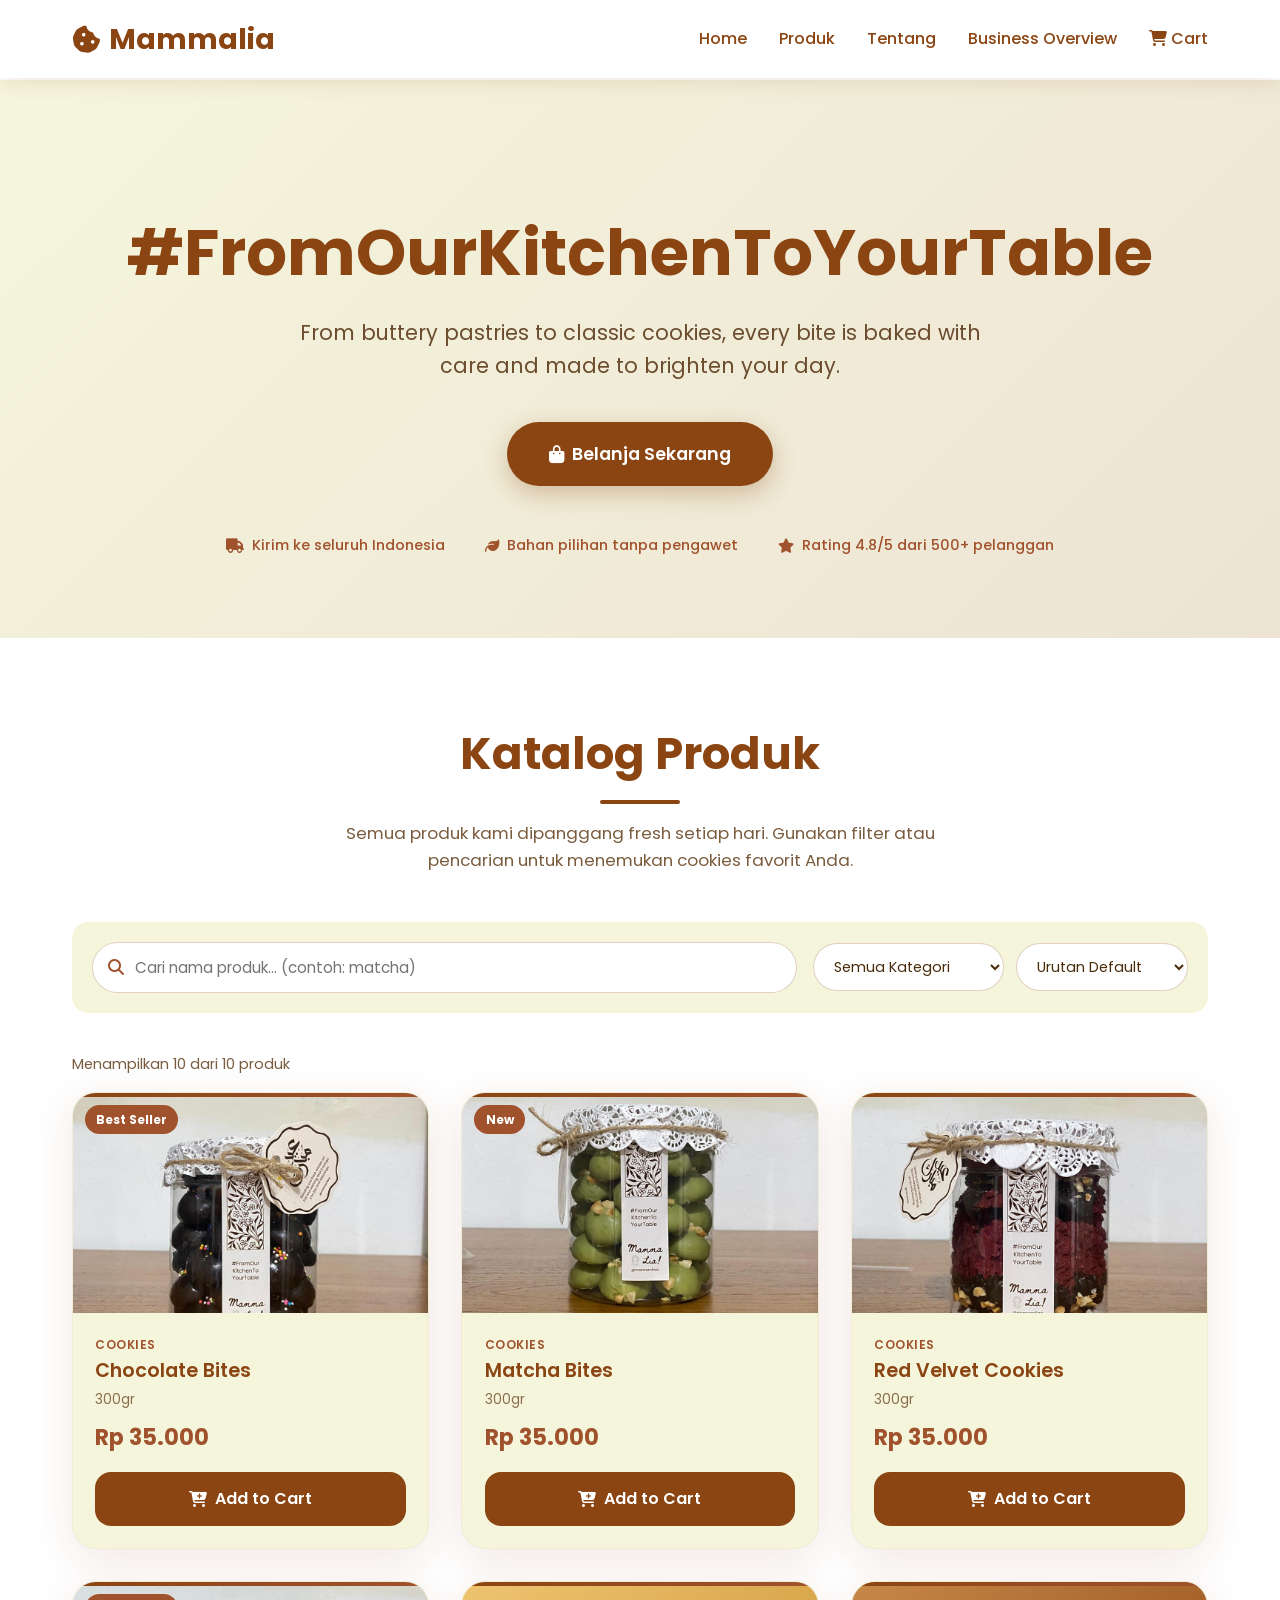
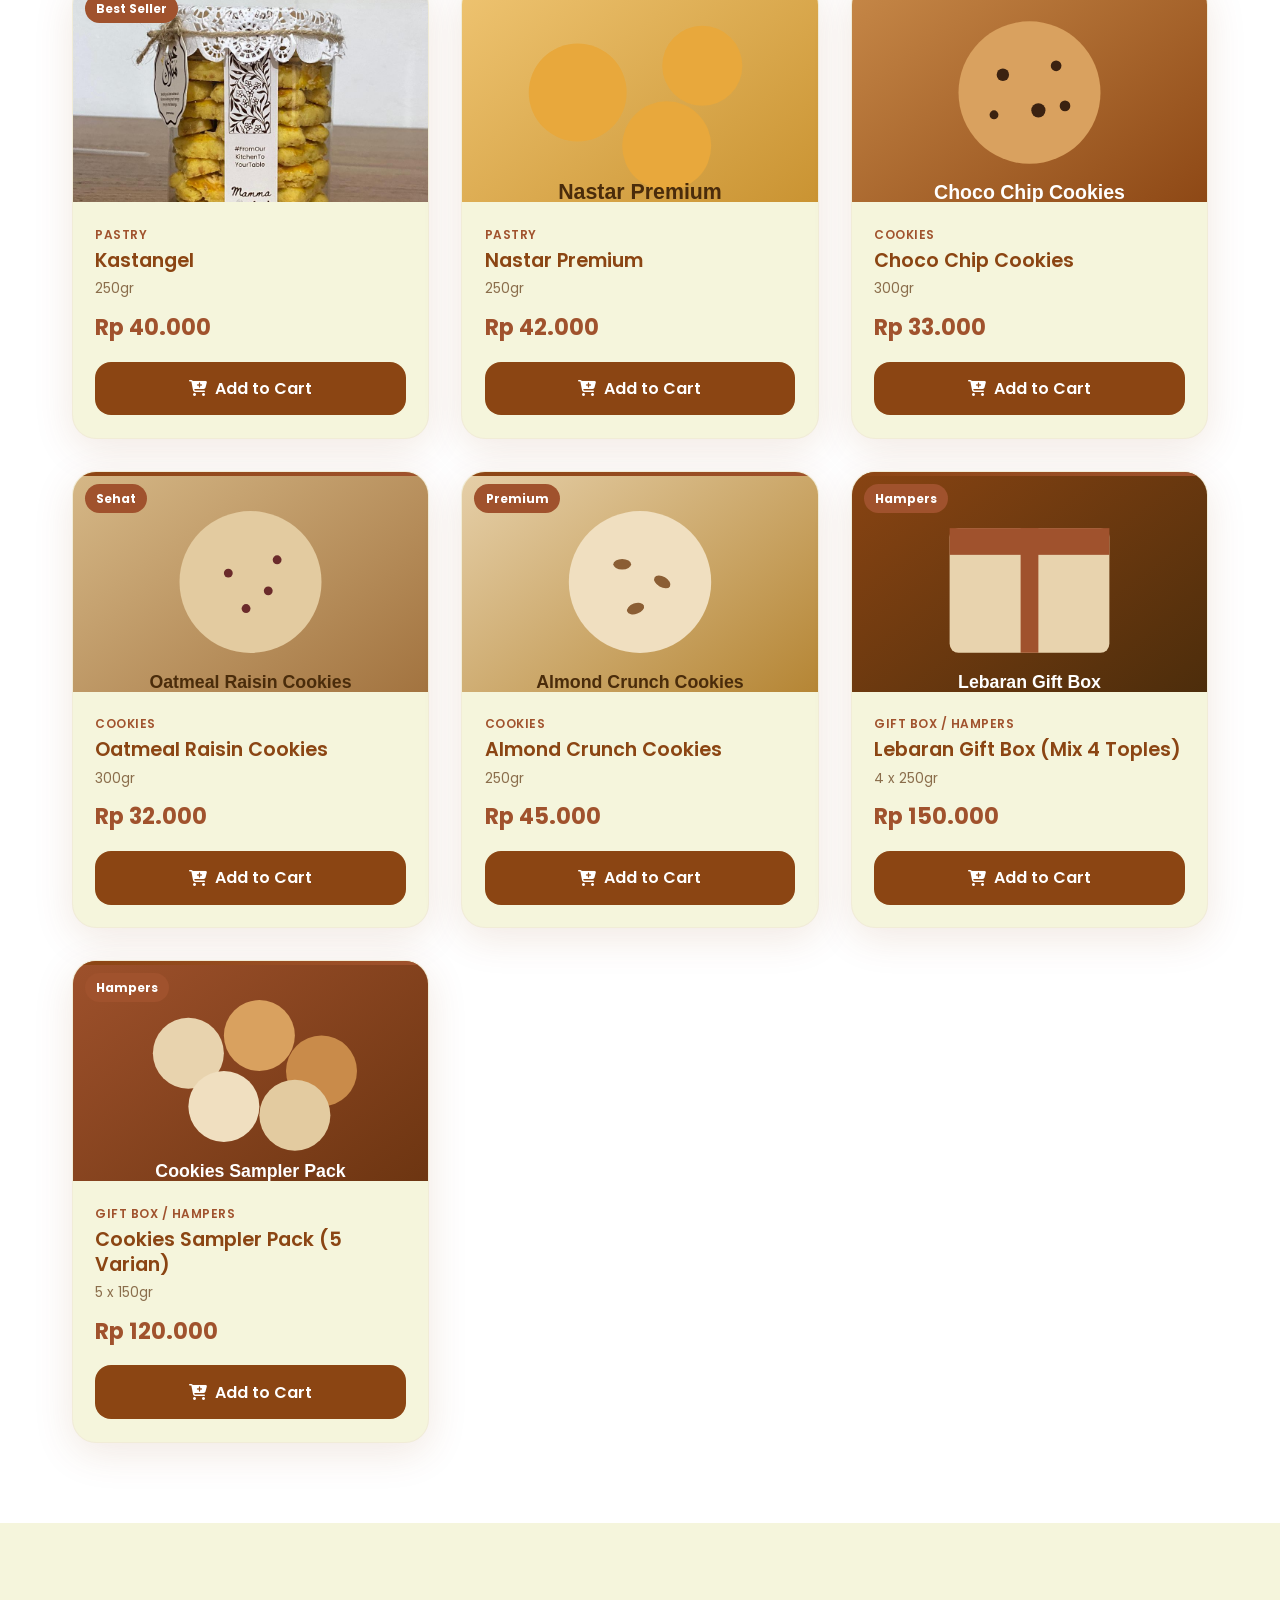
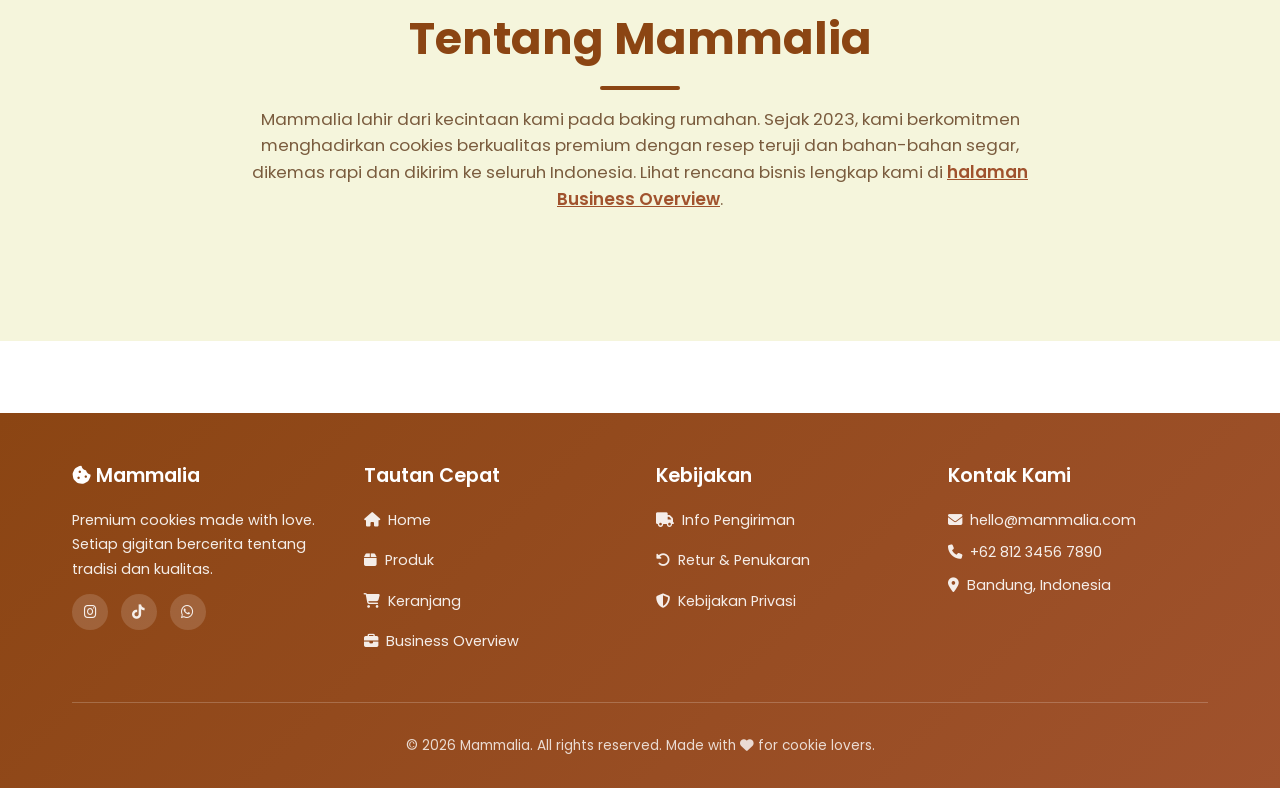
==== index.html @ ea4765d7 "Add files via upload" ====
<!doctype html>
<html lang="id">
  <head>
    <meta charset="UTF-8" />
    <meta name="viewport" content="width=device-width, initial-scale=1.0" />
    <title>Mammalia - Premium Cookies Shop</title>
    <meta
      name="description"
      content="Mammalia - Toko cookies premium buatan tangan. Chocolate bites, matcha bites, kastangel, nastar, dan hampers Lebaran."
    />

    <!-- Google Analytics (GA4) - Dummy Measurement ID untuk keperluan demo -->
    <script
      async
      src="https://www.googletagmanager.com/gtag/js?id=G-XXXXXXXXXX"
    ></script>
    <script>
      window.dataLayer = window.dataLayer || [];
      function gtag() {
        dataLayer.push(arguments);
      }
      gtag("js", new Date());
      gtag("config", "G-XXXXXXXXXX");
    </script>

    <link
      href="https://fonts.googleapis.com/css2?family=Poppins:wght@300;400;500;600;700&display=swap"
      rel="stylesheet"
    />
    <link
      rel="stylesheet"
      href="https://cdnjs.cloudflare.com/ajax/libs/font-awesome/6.4.0/css/all.min.css"
    />
    <link rel="stylesheet" href="css/style.css" />
  </head>
  <body>
    <!-- Header / Navbar -->
    <header>
      <div class="header-container">
        <a href="index.html" class="logo">
          <i class="fas fa-cookie-bite"></i> Mammalia
        </a>
        <nav>
          <ul id="nav-menu">
            <li><a href="#home">Home</a></li>
            <li><a href="#products">Produk</a></li>
            <li><a href="#about">Tentang</a></li>
            <li><a href="README.md">Business Overview</a></li>
            <li>
              <a href="cart.html" class="cart-link">
                <i class="fas fa-shopping-cart"></i> Cart
              </a>
            </li>
          </ul>
        </nav>
        <div class="hamburger" id="hamburger">
          <span></span>
          <span></span>
          <span></span>
        </div>
      </div>
    </header>

    <main>
      <!-- Hero Section -->
      <section id="home" class="hero">
        <div class="hero-container">
          <h1>#FromOurKitchenToYourTable</h1>
          <p>
            From buttery pastries to classic cookies, every bite is baked with
            care and made to brighten your day.
          </p>
          <a href="#products" class="cta-button">
            <i class="fas fa-shopping-bag"></i> Belanja Sekarang
          </a>
          <div class="trust-badges">
            <span class="trust-badge"
              ><i class="fas fa-truck"></i> Kirim ke seluruh Indonesia</span
            >
            <span class="trust-badge"
              ><i class="fas fa-leaf"></i> Bahan pilihan tanpa pengawet</span
            >
            <span class="trust-badge"
              ><i class="fas fa-star"></i> Rating 4.8/5 dari 500+
              pelanggan</span
            >
          </div>
        </div>
      </section>

      <!-- Katalog Produk -->
      <section id="products" class="products-section">
        <div class="container">
          <h2 class="section-title">Katalog Produk</h2>
          <p class="section-subtitle">
            Semua produk kami dipanggang fresh setiap hari. Gunakan filter atau
            pencarian untuk menemukan cookies favorit Anda.
          </p>

          <div class="catalog-toolbar">
            <div class="search-box">
              <i class="fas fa-search"></i>
              <input
                type="text"
                id="search-input"
                placeholder="Cari nama produk... (contoh: matcha)"
              />
            </div>
            <div class="filter-group">
              <select
                id="category-filter"
                aria-label="Filter kategori"
              ></select>
              <select id="sort-filter" aria-label="Urutkan produk">
                <option value="default">Urutan Default</option>
                <option value="price-asc">Harga Terendah</option>
                <option value="price-desc">Harga Tertinggi</option>
                <option value="name-asc">Nama A-Z</option>
              </select>
            </div>
          </div>

          <p class="results-count" id="results-count"></p>

          <div class="products-grid" id="products-grid"></div>
        </div>
      </section>

      <!-- Tentang Kami -->
      <section
        id="about"
        class="products-section"
        style="background: var(--cream)"
      >
        <div class="container">
          <h2 class="section-title">Tentang Mammalia</h2>
          <p class="section-subtitle" style="max-width: 800px">
            Mammalia lahir dari kecintaan kami pada baking rumahan. Sejak 2023,
            kami berkomitmen menghadirkan cookies berkualitas premium dengan
            resep teruji dan bahan-bahan segar, dikemas rapi dan dikirim ke
            seluruh Indonesia. Lihat rencana bisnis lengkap kami di
            <a
              href="README.md"
              style="color: var(--secondary-brown); font-weight: 600"
              >halaman Business Overview</a
            >.
          </p>
        </div>
      </section>
    </main>

    <!-- Modal Detail Produk -->
    <div class="modal-overlay" id="product-modal">
      <div id="modal-overlay-bg" style="position: absolute; inset: 0"></div>
      <div class="modal-box">
        <button
          class="modal-close"
          onclick="closeProductModal()"
          aria-label="Tutup"
        >
          <i class="fas fa-times"></i>
        </button>
        <img id="modal-image" class="modal-image" src="" alt="" />
        <div class="modal-content">
          <div class="modal-category-tag" id="modal-category"></div>
          <h2 id="modal-name"></h2>
          <div class="modal-rating" id="modal-rating"></div>
          <div class="modal-price" id="modal-price"></div>
          <p class="modal-desc" id="modal-desc"></p>
          <div class="modal-stock">
            <i class="fas fa-check-circle"></i> Stok tersedia
          </div>
          <div class="qty-selector">
            <button
              class="qty-btn"
              onclick="changeModalQty(-1)"
              aria-label="Kurangi"
            >
              -
            </button>
            <span class="qty-value" id="modal-qty">1</span>
            <button
              class="qty-btn"
              onclick="changeModalQty(1)"
              aria-label="Tambah"
            >
              +
            </button>
          </div>
          <button class="add-to-cart" onclick="addModalToCart()">
            <i class="fas fa-cart-plus"></i> Tambah ke Keranjang
          </button>
        </div>
      </div>
    </div>

    <!-- Footer -->
    <footer>
      <div class="container">
        <div class="footer-content">
          <div class="footer-section">
            <h3><i class="fas fa-cookie-bite"></i> Mammalia</h3>
            <p>
              Premium cookies made with love. Setiap gigitan bercerita tentang
              tradisi dan kualitas.
            </p>
            <div class="footer-social">
              <a href="#" aria-label="Instagram"
                ><i class="fab fa-instagram"></i
              ></a>
              <a href="#" aria-label="TikTok"><i class="fab fa-tiktok"></i></a>
              <a href="#" aria-label="WhatsApp"
                ><i class="fab fa-whatsapp"></i
              ></a>
            </div>
          </div>
          <div class="footer-section">
            <h3>Tautan Cepat</h3>
            <p>
              <a href="#home"><i class="fas fa-home"></i> Home</a>
            </p>
            <p>
              <a href="#products"><i class="fas fa-box"></i> Produk</a>
            </p>
            <p>
              <a href="cart.html"
                ><i class="fas fa-shopping-cart"></i> Keranjang</a
              >
            </p>
            <p>
              <a href="README.md"
                ><i class="fas fa-briefcase"></i> Business Overview</a
              >
            </p>
          </div>
          <div class="footer-section">
            <h3>Kebijakan</h3>
            <p>
              <a href="#"><i class="fas fa-truck"></i> Info Pengiriman</a>
            </p>
            <p>
              <a href="#"
                ><i class="fas fa-rotate-left"></i> Retur & Penukaran</a
              >
            </p>
            <p>
              <a href="#"
                ><i class="fas fa-shield-halved"></i> Kebijakan Privasi</a
              >
            </p>
          </div>
          <div class="footer-section">
            <h3>Kontak Kami</h3>
            <p><i class="fas fa-envelope"></i> hello@mammalia.com</p>
            <p><i class="fas fa-phone"></i> +62 812 3456 7890</p>
            <p><i class="fas fa-map-marker-alt"></i> Bandung, Indonesia</p>
          </div>
        </div>
        <div class="footer-bottom">
          <p>
            &copy; 2026 Mammalia. All rights reserved. Made with
            <i class="fas fa-heart"></i> for cookie lovers.
          </p>
        </div>
      </div>
    </footer>

    <script src="js/products.js"></script>
    <script src="js/main.js"></script>
    <script src="js/catalog.js"></script>
  </body>
</html>
---- css/style.css ----
/* ==========================================================================
   Mammalia Cookies - style.css
   Stylesheet utama untuk seluruh halaman (index, cart, checkout)
   ========================================================================== */

* {
  margin: 0;
  padding: 0;
  box-sizing: border-box;
}

:root {
  --primary-brown: #8b4513;
  --secondary-brown: #a0522d;
  --dark-brown: #4a2c0b;
  --cream: #f5f5dc;
  --dark-cream: #ede4d4;
  --white: #ffffff;
  --success: #2e7d32;
  --danger: #c0392b;
  --shadow: rgba(139, 69, 19, 0.15);
  --radius-lg: 24px;
  --radius-md: 16px;
  --radius-sm: 10px;
}

html {
  scroll-behavior: smooth;
}

body {
  font-family: "Poppins", sans-serif;
  line-height: 1.6;
  color: var(--dark-brown);
  overflow-x: hidden;
  background: var(--white);
}

a {
  color: inherit;
}

img {
  max-width: 100%;
  display: block;
}

.container {
  max-width: 1200px;
  margin: 0 auto;
  padding: 0 clamp(1rem, 5vw, 2rem);
}

/* ==========================================================================
   Header / Navbar
   ========================================================================== */
header {
  background: rgba(255, 255, 255, 0.98);
  backdrop-filter: blur(10px);
  box-shadow: 0 2px 20px var(--shadow);
  position: fixed;
  width: 100%;
  top: 0;
  z-index: 1000;
  transition: all 0.3s ease;
}

.header-container {
  max-width: 1200px;
  margin: 0 auto;
  padding: 1rem clamp(1rem, 5vw, 2rem);
  display: flex;
  justify-content: space-between;
  align-items: center;
}

.logo {
  font-size: clamp(1.4rem, 4vw, 1.8rem);
  font-weight: 700;
  color: var(--primary-brown);
  text-decoration: none;
  display: flex;
  align-items: center;
  gap: 0.5rem;
}

nav ul {
  display: flex;
  list-style: none;
  gap: clamp(1rem, 3vw, 2rem);
  align-items: center;
}

nav a {
  text-decoration: none;
  color: var(--primary-brown);
  font-weight: 500;
  font-size: clamp(0.9rem, 2.5vw, 1rem);
  transition: color 0.3s ease;
  position: relative;
  padding: 0.5rem 0;
}

nav a:hover,
nav a.active {
  color: var(--secondary-brown);
}

nav a::after {
  content: "";
  position: absolute;
  width: 0;
  height: 2px;
  bottom: 0;
  left: 50%;
  transform: translateX(-50%);
  background: var(--secondary-brown);
  transition: all 0.3s ease;
}

nav a:hover::after,
nav a.active::after {
  width: 100%;
}

.hamburger {
  display: none;
  flex-direction: column;
  cursor: pointer;
  gap: 4px;
  padding: 0.5rem;
  background: none;
  border: none;
}

.hamburger span {
  width: 25px;
  height: 3px;
  background: var(--primary-brown);
  transition: all 0.3s ease;
  border-radius: 2px;
}

.cart-count {
  background: var(--secondary-brown);
  color: var(--white);
  border-radius: 50%;
  padding: 0.2rem 0.6rem;
  font-size: 0.75rem;
  font-weight: 700;
  min-width: 20px;
  height: 20px;
  display: flex;
  align-items: center;
  justify-content: center;
  margin-left: 0.4rem;
}

/* ==========================================================================
   Hero
   ========================================================================== */
.hero {
  background: linear-gradient(135deg, var(--cream) 0%, var(--dark-cream) 100%);
  padding: clamp(100px, 15vh, 140px) clamp(1rem, 5vw, 2rem) clamp(60px, 10vh, 80px);
  text-align: center;
  margin-top: 80px;
  position: relative;
  overflow: hidden;
}

.hero-container {
  max-width: 1200px;
  margin: 0 auto;
  position: relative;
  z-index: 2;
}

.hero h1 {
  font-size: clamp(2.2rem, 7vw, 4rem);
  font-weight: 700;
  color: var(--primary-brown);
  margin-bottom: clamp(1rem, 3vw, 1.5rem);
  line-height: 1.2;
}

.hero p {
  font-size: clamp(1rem, 3vw, 1.3rem);
  color: #6b4c2e;
  margin-bottom: clamp(2rem, 5vw, 2.5rem);
  max-width: 700px;
  margin-left: auto;
  margin-right: auto;
}

.cta-button {
  display: inline-flex;
  align-items: center;
  gap: 0.5rem;
  background: var(--primary-brown);
  color: var(--white);
  padding: clamp(0.9rem, 2.5vw, 1rem) clamp(2rem, 5vw, 2.5rem);
  border-radius: 50px;
  text-decoration: none;
  font-weight: 600;
  font-size: clamp(1rem, 2.5vw, 1.1rem);
  transition: all 0.3s ease;
  box-shadow: 0 8px 25px rgba(139, 69, 19, 0.3);
  border: 2px solid transparent;
  cursor: pointer;
  font-family: inherit;
}

.cta-button:hover {
  background: var(--secondary-brown);
  transform: translateY(-3px);
  box-shadow: 0 12px 35px rgba(139, 69, 19, 0.4);
}

.cta-button.outline {
  background: transparent;
  color: var(--primary-brown);
  border-color: var(--primary-brown);
  box-shadow: none;
}

.cta-button.outline:hover {
  background: var(--primary-brown);
  color: var(--white);
}

/* Trust badges under hero */
.trust-badges {
  display: flex;
  justify-content: center;
  gap: clamp(1rem, 4vw, 2.5rem);
  flex-wrap: wrap;
  margin-top: clamp(2rem, 5vw, 3rem);
}

.trust-badge {
  display: flex;
  align-items: center;
  gap: 0.5rem;
  font-size: 0.9rem;
  color: var(--secondary-brown);
  font-weight: 500;
}

/* ==========================================================================
   Section titles
   ========================================================================== */
.section-title {
  text-align: center;
  font-size: clamp(1.8rem, 5vw, 2.8rem);
  font-weight: 700;
  color: var(--primary-brown);
  margin-bottom: 1rem;
  position: relative;
}

.section-subtitle {
  text-align: center;
  color: #7a5c3e;
  max-width: 600px;
  margin: 0 auto clamp(2rem, 6vw, 3rem);
  font-size: clamp(0.95rem, 2.5vw, 1.05rem);
}

.section-title::after {
  content: "";
  display: block;
  margin: 0.7rem auto 0;
  width: 80px;
  height: 4px;
  background: var(--primary-brown);
  border-radius: 2px;
}

/* ==========================================================================
   Products section / catalog + filters
   ========================================================================== */
.products-section {
  padding: clamp(60px, 12vh, 80px) 0;
  background: var(--white);
}

.catalog-toolbar {
  display: flex;
  flex-wrap: wrap;
  gap: 1rem;
  align-items: center;
  justify-content: space-between;
  margin-bottom: clamp(1.5rem, 4vw, 2.5rem);
  background: var(--cream);
  padding: 1.25rem;
  border-radius: var(--radius-md);
}

.search-box {
  flex: 1 1 260px;
  position: relative;
}

.search-box input {
  width: 100%;
  padding: 0.8rem 1rem 0.8rem 2.6rem;
  border-radius: 50px;
  border: 1px solid rgba(139, 69, 19, 0.25);
  font-family: inherit;
  font-size: 0.95rem;
  background: var(--white);
}

.search-box input:focus {
  outline: 2px solid var(--secondary-brown);
}

.search-box i {
  position: absolute;
  left: 1rem;
  top: 50%;
  transform: translateY(-50%);
  color: var(--secondary-brown);
}

.filter-group {
  display: flex;
  gap: 0.75rem;
  flex-wrap: wrap;
  align-items: center;
}

.filter-group select {
  padding: 0.75rem 1rem;
  border-radius: 50px;
  border: 1px solid rgba(139, 69, 19, 0.25);
  font-family: inherit;
  font-size: 0.9rem;
  background: var(--white);
  color: var(--dark-brown);
  cursor: pointer;
}

.price-range-label {
  font-size: 0.85rem;
  color: var(--secondary-brown);
  font-weight: 600;
  white-space: nowrap;
}

.results-count {
  font-size: 0.9rem;
  color: #7a5c3e;
  margin-bottom: 1rem;
}

.products-grid {
  display: grid;
  grid-template-columns: repeat(auto-fit, minmax(clamp(240px, 40vw, 280px), 1fr));
  gap: clamp(1.25rem, 4vw, 2rem);
}

.product-card {
  background: var(--cream);
  border-radius: var(--radius-lg);
  overflow: hidden;
  box-shadow: 0 10px 40px rgba(139, 69, 19, 0.12);
  transition: all 0.4s cubic-bezier(0.25, 0.46, 0.45, 0.94);
  border: 1px solid rgba(237, 228, 212, 0.5);
  position: relative;
  cursor: pointer;
  display: flex;
  flex-direction: column;
}

.product-card::before {
  content: "";
  position: absolute;
  top: 0;
  left: 0;
  right: 0;
  height: 4px;
  background: linear-gradient(90deg, var(--primary-brown), var(--secondary-brown));
  z-index: 2;
}

.product-card:hover {
  transform: translateY(-10px) scale(1.01);
  box-shadow: 0 25px 60px rgba(139, 69, 19, 0.25);
}

.product-image-wrap {
  position: relative;
  overflow: hidden;
}

.product-image {
  width: 100%;
  height: clamp(190px, 28vw, 220px);
  object-fit: cover;
  transition: transform 0.4s ease;
}

.product-card:hover .product-image {
  transform: scale(1.06);
}

.product-badge {
  position: absolute;
  top: 0.75rem;
  left: 0.75rem;
  background: var(--secondary-brown);
  color: var(--white);
  font-size: 0.75rem;
  font-weight: 700;
  padding: 0.3rem 0.7rem;
  border-radius: 50px;
  z-index: 2;
}

.product-info {
  padding: clamp(1.1rem, 4vw, 1.4rem);
  display: flex;
  flex-direction: column;
  flex: 1;
}

.product-category-tag {
  font-size: 0.75rem;
  color: var(--secondary-brown);
  text-transform: uppercase;
  letter-spacing: 0.5px;
  font-weight: 600;
  margin-bottom: 0.3rem;
}

.product-name {
  font-size: clamp(1.05rem, 3vw, 1.2rem);
  font-weight: 600;
  color: var(--primary-brown);
  margin-bottom: 0.3rem;
  line-height: 1.3;
}

.product-weight {
  font-size: 0.85rem;
  color: #8a6d4b;
  margin-bottom: 0.6rem;
}

.product-price {
  font-size: clamp(1.2rem, 4vw, 1.4rem);
  font-weight: 700;
  color: var(--secondary-brown);
  margin-bottom: 1rem;
  margin-top: auto;
}

.add-to-cart,
.btn-primary {
  width: 100%;
  background: var(--primary-brown);
  color: var(--white);
  border: none;
  padding: clamp(0.75rem, 3vw, 0.9rem) 1.5rem;
  border-radius: var(--radius-md);
  font-family: "Poppins", sans-serif;
  font-weight: 600;
  font-size: clamp(0.9rem, 2.5vw, 1rem);
  cursor: pointer;
  transition: all 0.3s ease;
  display: flex;
  align-items: center;
  justify-content: center;
  gap: 0.5rem;
  min-height: 48px;
  text-decoration: none;
}

.add-to-cart:hover,
.btn-primary:hover {
  background: var(--secondary-brown);
  transform: translateY(-2px);
  box-shadow: 0 8px 25px rgba(139, 69, 19, 0.3);
}

.add-to-cart:disabled {
  background: #c9b8a3;
  cursor: not-allowed;
  transform: none;
  box-shadow: none;
}

.btn-secondary {
  background: transparent;
  color: var(--primary-brown);
  border: 2px solid var(--primary-brown);
}

.btn-secondary:hover {
  background: var(--primary-brown);
  color: var(--white);
}

.no-results {
  text-align: center;
  padding: 3rem 1rem;
  color: #8a6d4b;
  grid-column: 1 / -1;
}

/* ==========================================================================
   Modal (Product Detail)
   ========================================================================== */
.modal-overlay {
  position: fixed;
  inset: 0;
  background: rgba(74, 44, 11, 0.55);
  z-index: 4000;
  display: none;
  align-items: center;
  justify-content: center;
  padding: 1rem;
  opacity: 0;
  transition: opacity 0.25s ease;
}

.modal-overlay.show {
  display: flex;
  opacity: 1;
}

.modal-box {
  background: var(--white);
  border-radius: var(--radius-lg);
  max-width: 800px;
  width: 100%;
  max-height: 90vh;
  overflow-y: auto;
  display: grid;
  grid-template-columns: 1fr 1fr;
  position: relative;
  transform: translateY(20px);
  transition: transform 0.25s ease;
}

.modal-overlay.show .modal-box {
  transform: translateY(0);
}

.modal-close {
  position: absolute;
  top: 1rem;
  right: 1rem;
  background: rgba(255, 255, 255, 0.9);
  border: none;
  border-radius: 50%;
  width: 36px;
  height: 36px;
  font-size: 1.1rem;
  cursor: pointer;
  z-index: 2;
  color: var(--dark-brown);
}

.modal-image {
  width: 100%;
  height: 100%;
  min-height: 260px;
  object-fit: cover;
}

.modal-content {
  padding: clamp(1.5rem, 4vw, 2.2rem);
  display: flex;
  flex-direction: column;
}

.modal-category-tag {
  font-size: 0.8rem;
  color: var(--secondary-brown);
  text-transform: uppercase;
  font-weight: 700;
  letter-spacing: 0.5px;
  margin-bottom: 0.5rem;
}

.modal-content h2 {
  color: var(--primary-brown);
  font-size: clamp(1.3rem, 4vw, 1.7rem);
  margin-bottom: 0.4rem;
}

.modal-rating {
  color: #d18a2e;
  font-size: 0.9rem;
  margin-bottom: 0.8rem;
}

.modal-price {
  font-size: clamp(1.4rem, 4vw, 1.8rem);
  font-weight: 700;
  color: var(--secondary-brown);
  margin-bottom: 1rem;
}

.modal-desc {
  color: #6b4c2e;
  margin-bottom: 1.2rem;
  font-size: 0.95rem;
}

.modal-stock {
  font-size: 0.85rem;
  color: var(--success);
  margin-bottom: 1rem;
  font-weight: 600;
}

.qty-selector {
  display: flex;
  align-items: center;
  gap: 0.8rem;
  margin-bottom: 1.5rem;
}

.qty-btn {
  width: 38px;
  height: 38px;
  border-radius: 50%;
  border: 2px solid var(--primary-brown);
  background: var(--white);
  color: var(--primary-brown);
  font-size: 1.1rem;
  cursor: pointer;
  display: flex;
  align-items: center;
  justify-content: center;
  transition: all 0.2s ease;
}

.qty-btn:hover {
  background: var(--primary-brown);
  color: var(--white);
}

.qty-value {
  font-size: 1.1rem;
  font-weight: 700;
  min-width: 30px;
  text-align: center;
}

@media (max-width: 640px) {
  .modal-box {
    grid-template-columns: 1fr;
  }
  .modal-image {
    min-height: 200px;
  }
}

/* ==========================================================================
   Page hero banner (for cart / checkout pages)
   ========================================================================== */
.page-hero {
  background: linear-gradient(135deg, var(--cream) 0%, var(--dark-cream) 100%);
  padding: clamp(120px, 18vh, 150px) 1rem 2.5rem;
  text-align: center;
}

.page-hero h1 {
  color: var(--primary-brown);
  font-size: clamp(1.8rem, 5vw, 2.6rem);
  font-weight: 700;
}

.breadcrumb {
  color: var(--secondary-brown);
  font-size: 0.9rem;
  margin-top: 0.5rem;
}

.breadcrumb a {
  text-decoration: none;
  color: var(--secondary-brown);
  font-weight: 600;
}

/* ==========================================================================
   Cart page
   ========================================================================== */
.cart-section {
  padding: clamp(2.5rem, 8vh, 4rem) 0 5rem;
}

.cart-layout {
  display: grid;
  grid-template-columns: 2fr 1fr;
  gap: 2rem;
  align-items: start;
}

@media (max-width: 900px) {
  .cart-layout {
    grid-template-columns: 1fr;
  }
}

.cart-items {
  display: flex;
  flex-direction: column;
  gap: 1rem;
}

.cart-item {
  display: grid;
  grid-template-columns: 90px 1fr auto;
  gap: 1rem;
  align-items: center;
  background: var(--cream);
  border-radius: var(--radius-md);
  padding: 1rem;
}

.cart-item img {
  width: 90px;
  height: 90px;
  object-fit: cover;
  border-radius: var(--radius-sm);
}

.cart-item-name {
  font-weight: 600;
  color: var(--primary-brown);
  margin-bottom: 0.2rem;
}

.cart-item-meta {
  font-size: 0.8rem;
  color: #8a6d4b;
  margin-bottom: 0.5rem;
}

.cart-item-price {
  font-weight: 700;
  color: var(--secondary-brown);
}

.cart-item-qty {
  display: flex;
  align-items: center;
  gap: 0.5rem;
  margin-top: 0.5rem;
}

.cart-item-actions {
  display: flex;
  flex-direction: column;
  align-items: flex-end;
  gap: 0.8rem;
  justify-self: end;
  text-align: right;
}

.remove-btn {
  background: none;
  border: none;
  color: var(--danger);
  cursor: pointer;
  font-size: 0.85rem;
  display: flex;
  align-items: center;
  gap: 0.3rem;
}

.remove-btn:hover {
  text-decoration: underline;
}

.item-subtotal {
  font-weight: 700;
  color: var(--dark-brown);
}

.empty-cart {
  text-align: center;
  padding: 4rem 1rem;
  color: #8a6d4b;
}

.empty-cart i {
  font-size: 3rem;
  color: var(--dark-cream);
  margin-bottom: 1rem;
}

.cart-summary {
  background: var(--cream);
  border-radius: var(--radius-lg);
  padding: 1.75rem;
  position: sticky;
  top: 100px;
}

.cart-summary h3 {
  color: var(--primary-brown);
  margin-bottom: 1.2rem;
}

.summary-row {
  display: flex;
  justify-content: space-between;
  margin-bottom: 0.8rem;
  font-size: 0.95rem;
  color: #6b4c2e;
}

.summary-row.total {
  font-size: 1.2rem;
  font-weight: 700;
  color: var(--dark-brown);
  border-top: 1px solid rgba(139, 69, 19, 0.2);
  padding-top: 0.8rem;
  margin-top: 0.8rem;
}

.promo-box {
  display: flex;
  gap: 0.5rem;
  margin: 1rem 0;
}

.promo-box input {
  flex: 1;
  padding: 0.7rem 0.9rem;
  border-radius: var(--radius-sm);
  border: 1px solid rgba(139, 69, 19, 0.25);
  font-family: inherit;
}

.promo-box button {
  background: var(--secondary-brown);
  color: var(--white);
  border: none;
  padding: 0 1rem;
  border-radius: var(--radius-sm);
  cursor: pointer;
  font-weight: 600;
}

.promo-msg {
  font-size: 0.8rem;
  margin-bottom: 0.8rem;
  min-height: 1em;
}

.promo-msg.success {
  color: var(--success);
}

.promo-msg.error {
  color: var(--danger);
}

/* ==========================================================================
   Checkout page
   ========================================================================== */
.checkout-section {
  padding: clamp(2.5rem, 8vh, 4rem) 0 5rem;
}

.checkout-layout {
  display: grid;
  grid-template-columns: 1.4fr 1fr;
  gap: 2rem;
  align-items: start;
}

@media (max-width: 900px) {
  .checkout-layout {
    grid-template-columns: 1fr;
  }
}

.checkout-form,
.order-summary-box {
  background: var(--cream);
  border-radius: var(--radius-lg);
  padding: clamp(1.5rem, 4vw, 2rem);
}

.checkout-form h3,
.order-summary-box h3 {
  color: var(--primary-brown);
  margin-bottom: 1.2rem;
}

.form-group {
  margin-bottom: 1.1rem;
}

.form-group label {
  display: block;
  font-size: 0.9rem;
  font-weight: 600;
  color: var(--dark-brown);
  margin-bottom: 0.4rem;
}

.form-group input,
.form-group textarea,
.form-group select {
  width: 100%;
  padding: 0.75rem 1rem;
  border-radius: var(--radius-sm);
  border: 1px solid rgba(139, 69, 19, 0.25);
  font-family: inherit;
  font-size: 0.95rem;
  background: var(--white);
}

.form-group input:focus,
.form-group textarea:focus,
.form-group select:focus {
  outline: 2px solid var(--secondary-brown);
}

.form-group.invalid input,
.form-group.invalid textarea,
.form-group.invalid select {
  border-color: var(--danger);
}

.error-msg {
  color: var(--danger);
  font-size: 0.8rem;
  margin-top: 0.3rem;
  display: none;
}

.form-group.invalid .error-msg {
  display: block;
}

.form-row {
  display: grid;
  grid-template-columns: 1fr 1fr;
  gap: 1rem;
}

@media (max-width: 500px) {
  .form-row {
    grid-template-columns: 1fr;
  }
}

.payment-options {
  display: flex;
  flex-direction: column;
  gap: 0.7rem;
  margin-bottom: 1.2rem;
}

.payment-option {
  display: flex;
  align-items: center;
  gap: 0.7rem;
  background: var(--white);
  border: 2px solid rgba(139, 69, 19, 0.15);
  border-radius: var(--radius-sm);
  padding: 0.8rem 1rem;
  cursor: pointer;
  transition: border-color 0.2s ease;
}

.payment-option.selected {
  border-color: var(--secondary-brown);
  background: #fdf6ec;
}

.payment-option img,
.payment-option i {
  font-size: 1.3rem;
  color: var(--primary-brown);
  width: 24px;
  text-align: center;
}

.order-summary-box .order-line {
  display: flex;
  justify-content: space-between;
  font-size: 0.9rem;
  margin-bottom: 0.6rem;
  color: #6b4c2e;
}

.order-items-list {
  max-height: 220px;
  overflow-y: auto;
  margin-bottom: 1rem;
  padding-right: 0.3rem;
}

.order-item-row {
  display: flex;
  justify-content: space-between;
  font-size: 0.85rem;
  padding: 0.4rem 0;
  border-bottom: 1px dashed rgba(139, 69, 19, 0.2);
}

/* Payment simulation result */
.payment-result {
  text-align: center;
  padding: 3rem 1rem;
}

.payment-result i {
  font-size: 4rem;
  color: var(--success);
  margin-bottom: 1rem;
}

.payment-result h2 {
  color: var(--primary-brown);
  margin-bottom: 0.5rem;
}

.order-id-box {
  display: inline-block;
  background: var(--cream);
  padding: 0.6rem 1.2rem;
  border-radius: var(--radius-sm);
  font-weight: 700;
  color: var(--secondary-brown);
  margin: 1rem 0;
}

/* ==========================================================================
   Footer
   ========================================================================== */
footer {
  background: linear-gradient(135deg, var(--primary-brown) 0%, var(--secondary-brown) 100%);
  color: var(--white);
  padding: clamp(2.5rem, 8vh, 3rem) 0 clamp(1.5rem, 4vh, 2rem);
  margin-top: clamp(4rem, 8vh, 6rem);
}

.footer-content {
  display: grid;
  grid-template-columns: repeat(auto-fit, minmax(220px, 1fr));
  gap: clamp(1.5rem, 4vw, 2rem);
  margin-bottom: 2rem;
}

.footer-section h3 {
  margin-bottom: 1rem;
  font-weight: 600;
  font-size: clamp(1.05rem, 3vw, 1.2rem);
}

.footer-section p,
.footer-section a {
  color: rgba(255, 255, 255, 0.9);
  text-decoration: none;
  line-height: 1.7;
  font-size: 0.9rem;
  display: flex;
  align-items: center;
  gap: 0.5rem;
  margin-bottom: 0.5rem;
}

.footer-section a:hover {
  color: var(--white);
  transform: translateX(5px);
}

.footer-social {
  display: flex;
  gap: 0.8rem;
  margin-top: 0.8rem;
}

.footer-social a {
  width: 36px;
  height: 36px;
  border-radius: 50%;
  background: rgba(255, 255, 255, 0.15);
  display: flex;
  align-items: center;
  justify-content: center;
  margin-bottom: 0;
}

.footer-bottom {
  text-align: center;
  padding-top: 2rem;
  border-top: 1px solid rgba(255, 255, 255, 0.2);
  color: rgba(255, 255, 255, 0.8);
  font-size: 0.85rem;
}

/* ==========================================================================
   Notification toast
   ========================================================================== */
.notification {
  position: fixed;
  top: 100px;
  right: 20px;
  background: var(--primary-brown);
  color: var(--white);
  padding: 1rem 1.5rem;
  border-radius: var(--radius-md);
  z-index: 5000;
  font-family: "Poppins", sans-serif;
  box-shadow: 0 15px 40px rgba(139, 69, 19, 0.4);
  transform: translateX(400px);
  transition: transform 0.3s ease;
  max-width: 300px;
}

.notification.show {
  transform: translateX(0);
}

.notification.error {
  background: var(--danger);
}

.notification i {
  margin-right: 0.5rem;
}

/* ==========================================================================
   Responsive breakpoints
   ========================================================================== */
@media (max-width: 1024px) {
  .products-grid {
    grid-template-columns: repeat(auto-fit, minmax(260px, 1fr));
  }
}

@media (max-width: 768px) {
  .hamburger {
    display: flex;
  }

  nav ul {
    position: fixed;
    left: -100%;
    top: 76px;
    flex-direction: column;
    background-color: rgba(255, 255, 255, 0.98);
    backdrop-filter: blur(20px);
    width: 100%;
    text-align: center;
    transition: left 0.3s ease;
    padding: 2rem 0;
    box-shadow: 0 10px 40px rgba(0, 0, 0, 0.1);
    gap: 1.5rem;
  }

  nav ul.active {
    left: 0;
  }

  .hamburger.active span:nth-child(1) {
    transform: rotate(-45deg) translate(-5px, 6px);
  }

  .hamburger.active span:nth-child(2) {
    opacity: 0;
  }

  .hamburger.active span:nth-child(3) {
    transform: rotate(45deg) translate(-5px, -6px);
  }

  .catalog-toolbar {
    flex-direction: column;
    align-items: stretch;
  }

  .cart-item {
    grid-template-columns: 70px 1fr;
  }

  .cart-item-actions {
    grid-column: 1 / -1;
    flex-direction: row;
    justify-content: space-between;
    align-items: center;
    text-align: left;
  }
}

@media (max-width: 480px) {
  .products-grid {
    grid-template-columns: 1fr;
  }
}
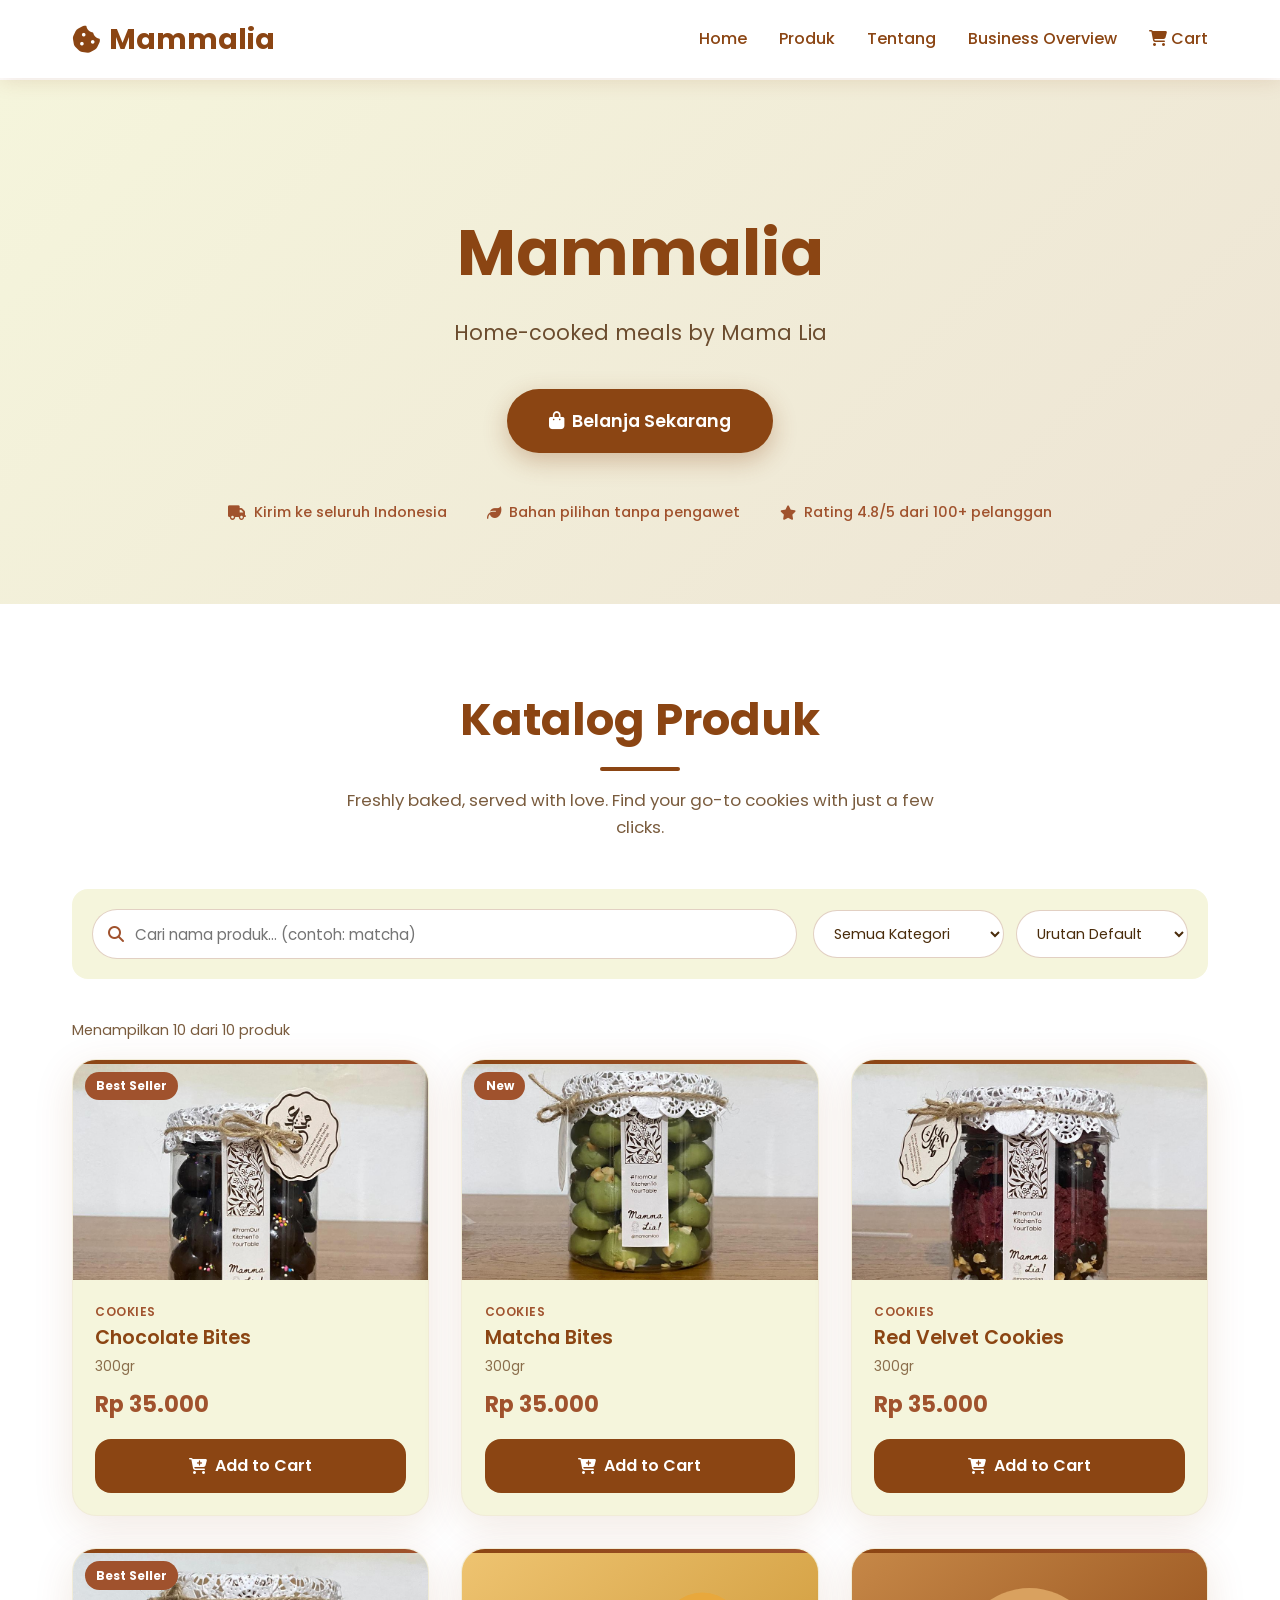
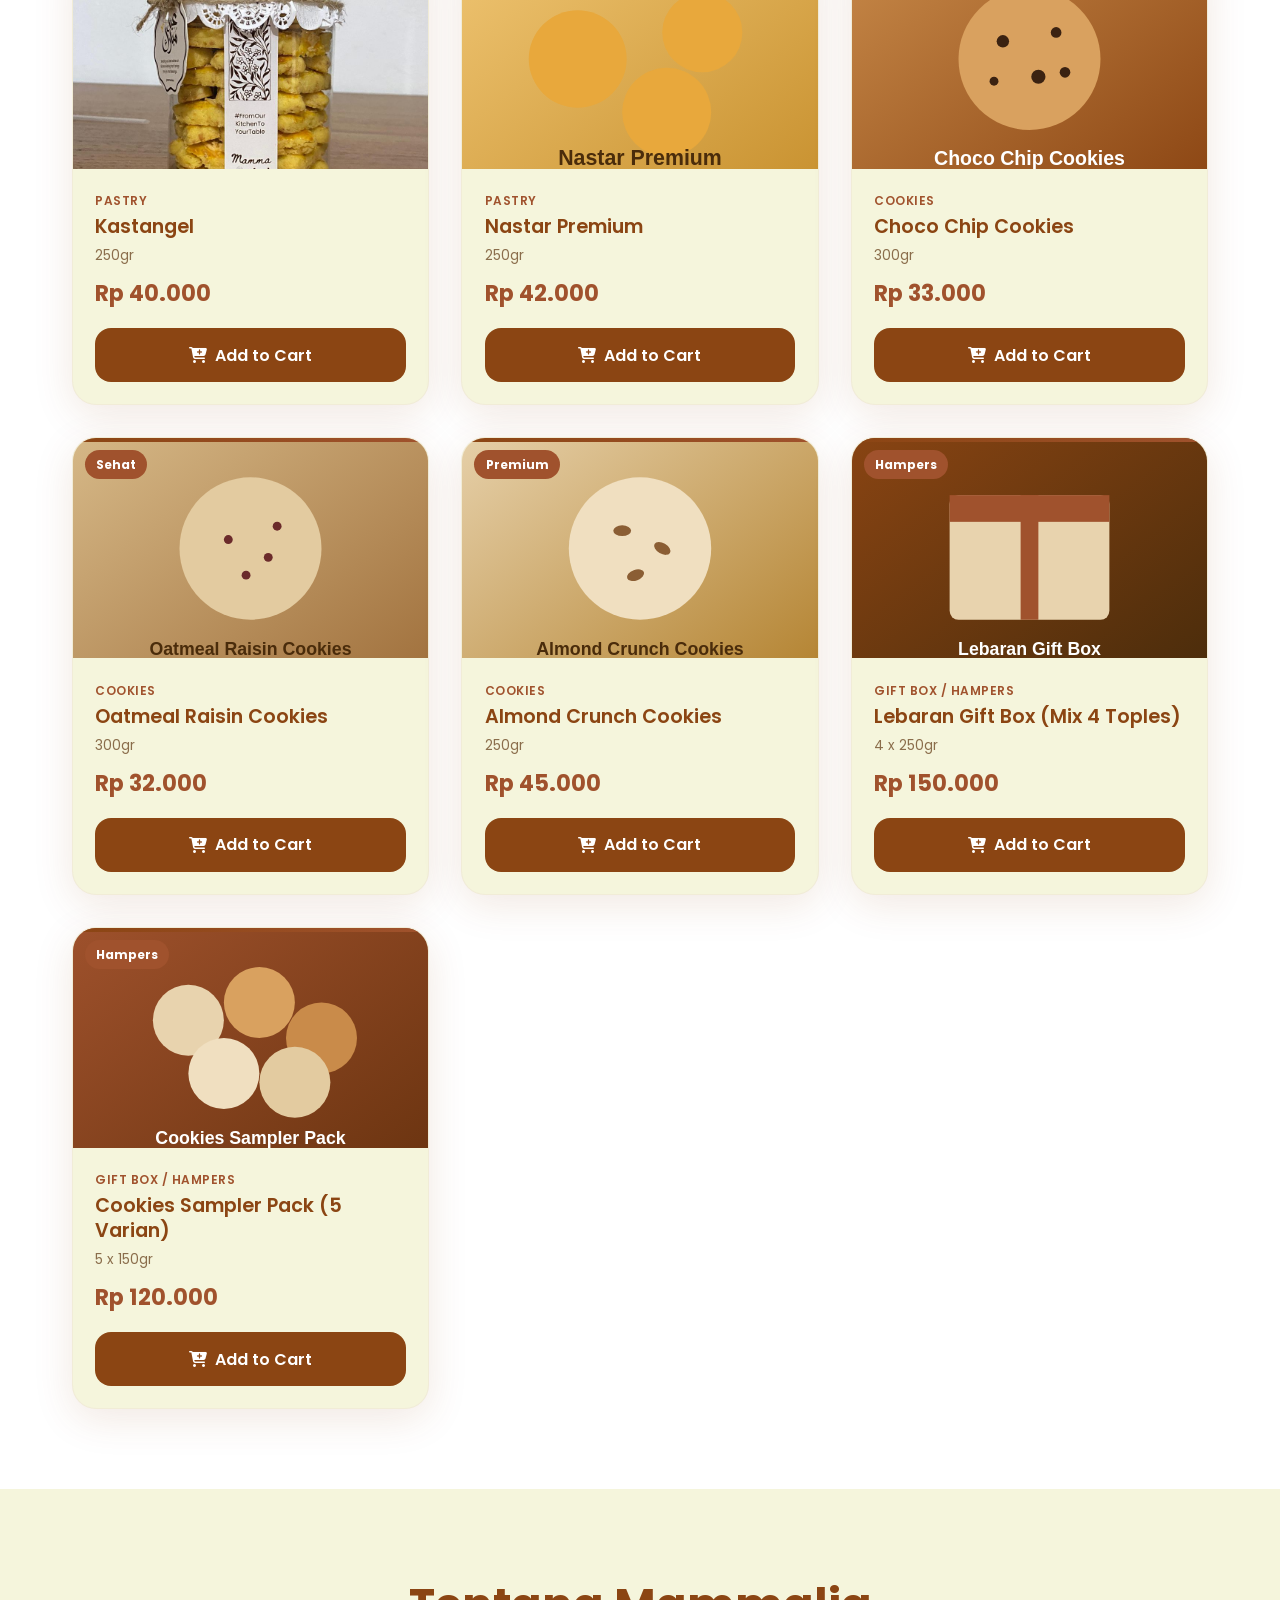
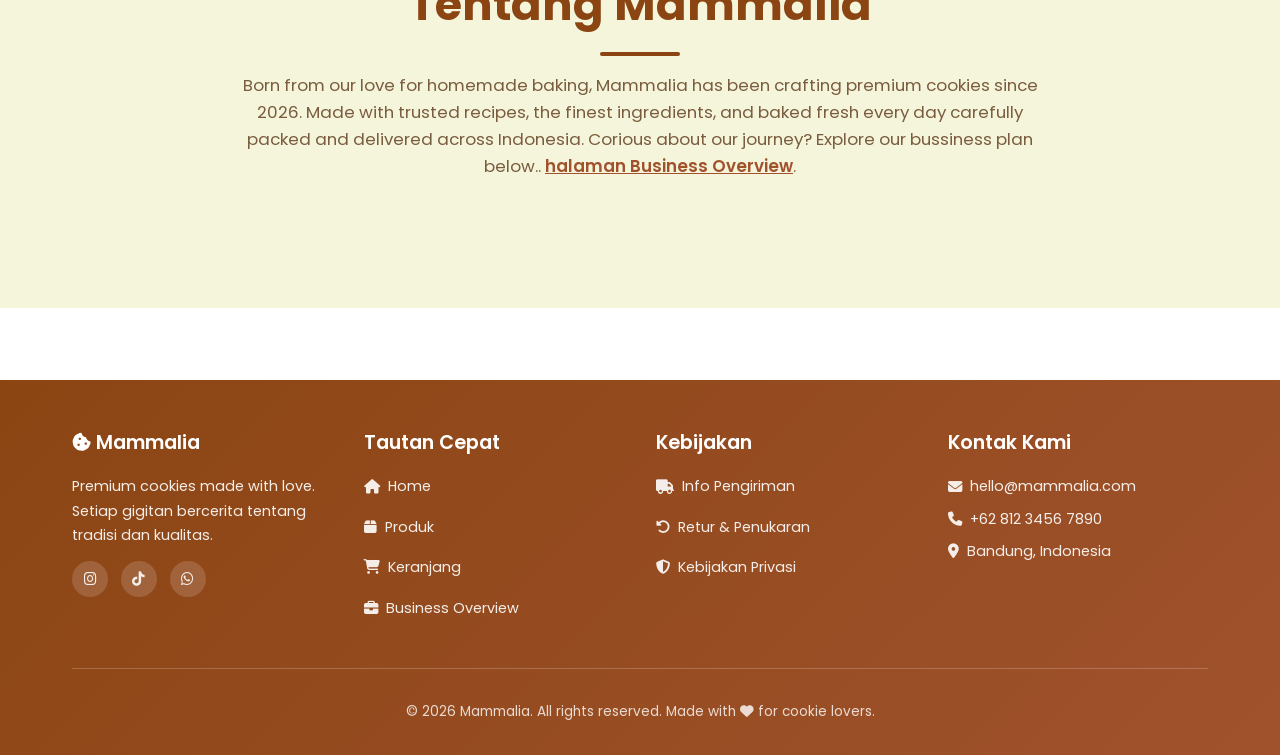
==== commit 5ecde8e9: "Update index.html" ====
--- a/index.html
+++ b/index.html
@@ -65,10 +65,9 @@
       <!-- Hero Section -->
       <section id="home" class="hero">
         <div class="hero-container">
-          <h1>#FromOurKitchenToYourTable</h1>
+          <h1>Mammalia</h1>
           <p>
-            From buttery pastries to classic cookies, every bite is baked with
-            care and made to brighten your day.
+            Home-cooked meals by Mama Lia
           </p>
           <a href="#products" class="cta-button">
             <i class="fas fa-shopping-bag"></i> Belanja Sekarang
@@ -81,7 +80,7 @@
               ><i class="fas fa-leaf"></i> Bahan pilihan tanpa pengawet</span
             >
             <span class="trust-badge"
-              ><i class="fas fa-star"></i> Rating 4.8/5 dari 500+
+              ><i class="fas fa-star"></i> Rating 4.8/5 dari 100+
               pelanggan</span
             >
           </div>
@@ -93,8 +92,7 @@
         <div class="container">
           <h2 class="section-title">Katalog Produk</h2>
           <p class="section-subtitle">
-            Semua produk kami dipanggang fresh setiap hari. Gunakan filter atau
-            pencarian untuk menemukan cookies favorit Anda.
+            Freshly baked, served with love. Find your go-to cookies with just a few clicks.
           </p>
 
           <div class="catalog-toolbar">
@@ -135,10 +133,10 @@
         <div class="container">
           <h2 class="section-title">Tentang Mammalia</h2>
           <p class="section-subtitle" style="max-width: 800px">
-            Mammalia lahir dari kecintaan kami pada baking rumahan. Sejak 2023,
-            kami berkomitmen menghadirkan cookies berkualitas premium dengan
-            resep teruji dan bahan-bahan segar, dikemas rapi dan dikirim ke
-            seluruh Indonesia. Lihat rencana bisnis lengkap kami di
+            Born from our love for homemade baking, Mammalia has been crafting premium cookies since 2026. 
+            Made with trusted recipes, the finest ingredients, and baked fresh every day carefully packed
+            and delivered across Indonesia.
+            Corious about our journey? Explore our bussiness plan below..
             <a
               href="README.md"
               style="color: var(--secondary-brown); font-weight: 600"
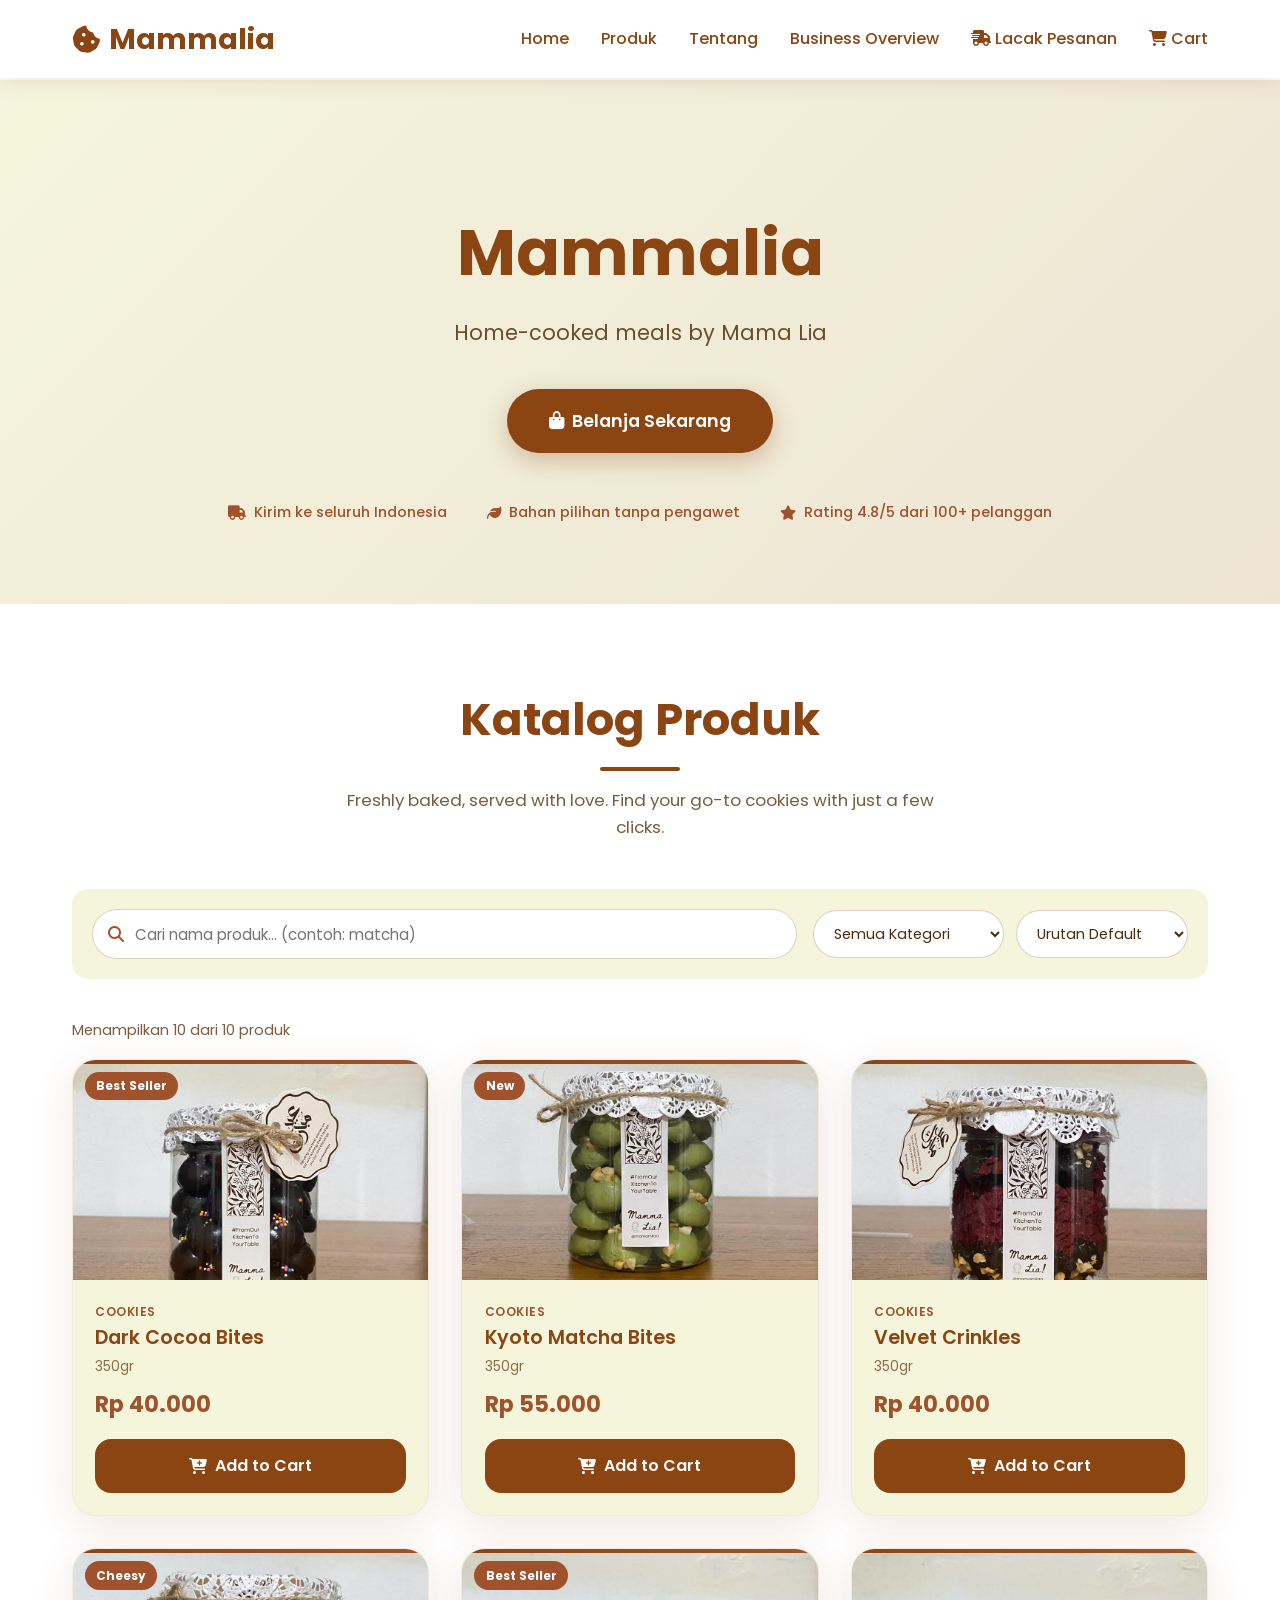
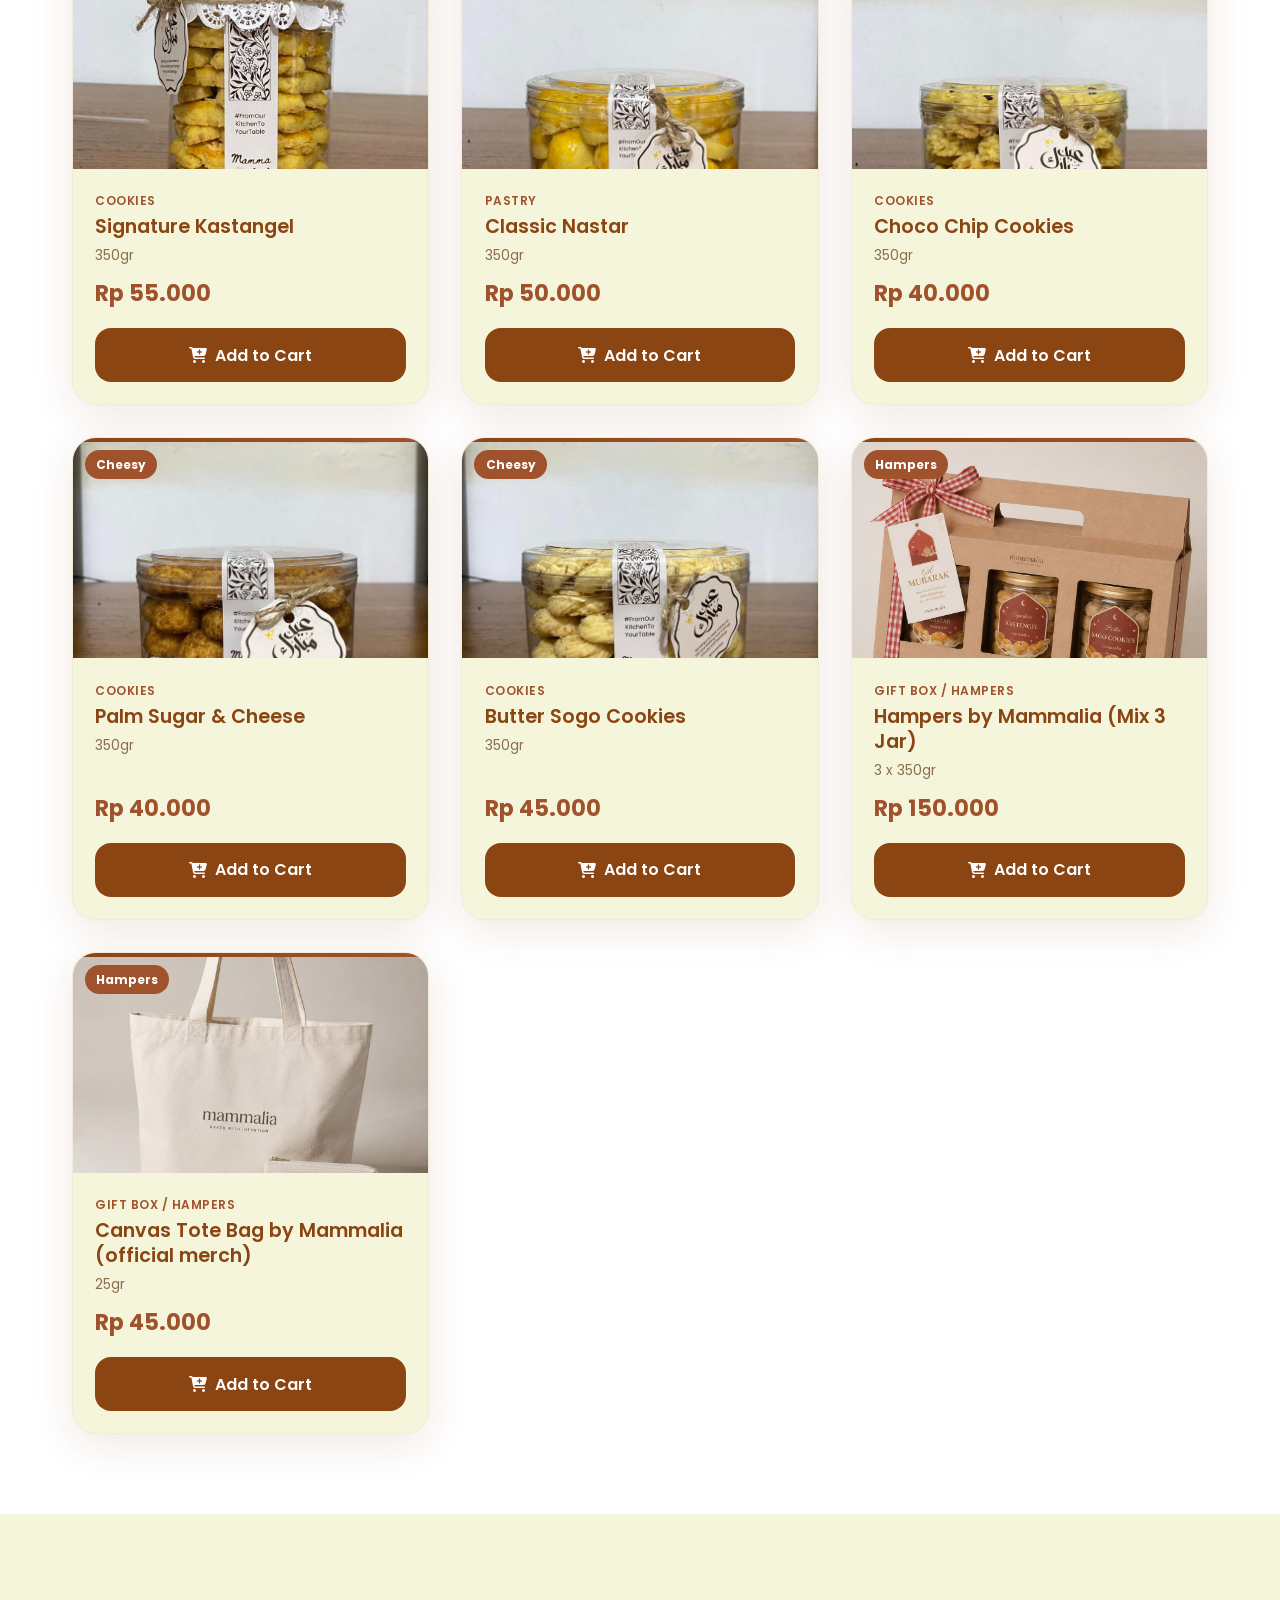
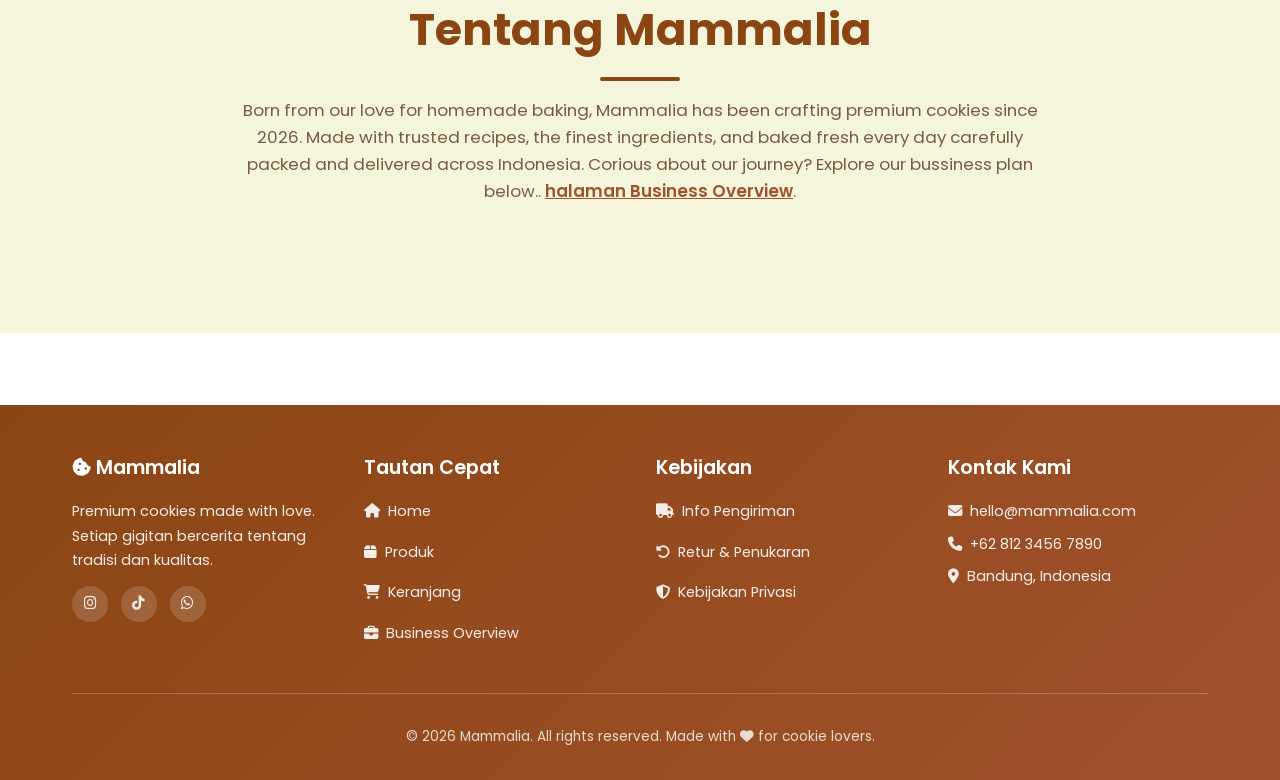
==== commit 6ff58aca: "Add tracking link and update Instagram URL Added a link to the tracking page in the navigation menu " ====
--- a/index.html
+++ b/index.html
@@ -46,6 +46,7 @@
             <li><a href="#products">Produk</a></li>
             <li><a href="#about">Tentang</a></li>
             <li><a href="README.md">Business Overview</a></li>
+            <li><a href="tracking.html"><i class="fas fa-truck-fast"></i> Lacak Pesanan</a></li>
             <li>
               <a href="cart.html" class="cart-link">
                 <i class="fas fa-shopping-cart"></i> Cart
@@ -203,7 +204,7 @@
               tradisi dan kualitas.
             </p>
             <div class="footer-social">
-              <a href="#" aria-label="Instagram"
+              <a href="https://www.instagram.com/mamamliaa/" target="_blank" rel="noopener" aria-label="Instagram"
                 ><i class="fab fa-instagram"></i
               ></a>
               <a href="#" aria-label="TikTok"><i class="fab fa-tiktok"></i></a>
--- a/css/style.css
+++ b/css/style.css
@@ -299,6 +299,7 @@
 .search-box {
   flex: 1 1 260px;
   position: relative;
+  min-width: 0;
 }
 
 .search-box input {
@@ -987,6 +988,44 @@
   text-align: center;
 }
 
+.shopeepay-box {
+  display: block;
+  background: var(--dark-cream);
+  border: 1px solid rgba(139, 69, 19, 0.2);
+  border-radius: var(--radius-md);
+  padding: 1.2rem;
+  margin-bottom: 1.2rem;
+  text-align: center;
+}
+
+.shopeepay-box h4 {
+  color: var(--primary-brown);
+  margin-bottom: 0.8rem;
+}
+
+.shopeepay-qr {
+  width: 200px;
+  max-width: 70%;
+  height: auto;
+  border-radius: var(--radius-sm);
+  border: 1px solid rgba(139, 69, 19, 0.15);
+  background: var(--white);
+  padding: 0.5rem;
+}
+
+.shopeepay-steps {
+  text-align: left;
+  font-size: 0.85rem;
+  color: #6b4c2e;
+  max-width: 420px;
+  margin: 0.6rem auto 0;
+  padding-left: 1.2rem;
+}
+
+.shopeepay-steps li {
+  margin-bottom: 0.4rem;
+}
+
 .order-summary-box .order-line {
   display: flex;
   justify-content: space-between;
@@ -1035,6 +1074,129 @@
   font-weight: 700;
   color: var(--secondary-brown);
   margin: 1rem 0;
+}
+
+/* ==========================================================================
+   Tracking Pesanan (halaman konsumen)
+   ========================================================================== */
+.tracking-search-box {
+  max-width: 480px;
+  margin: 0 auto 2rem;
+  background: var(--white);
+  border-radius: var(--radius-lg);
+  padding: 2rem;
+  box-shadow: 0 5px 25px var(--shadow);
+}
+
+.tracking-search-box .form-group {
+  margin-bottom: 1rem;
+}
+
+.tracking-timeline {
+  list-style: none;
+  padding: 0;
+  margin: 1.5rem 0;
+}
+
+.tracking-timeline li {
+  position: relative;
+  padding-left: 2.2rem;
+  padding-bottom: 1.8rem;
+}
+
+.tracking-timeline li:last-child {
+  padding-bottom: 0;
+}
+
+.tracking-timeline li::before {
+  content: "";
+  position: absolute;
+  left: 6px;
+  top: 4px;
+  width: 14px;
+  height: 14px;
+  border-radius: 50%;
+  background: var(--dark-cream);
+  border: 3px solid var(--white);
+  box-shadow: 0 0 0 2px var(--dark-cream);
+}
+
+.tracking-timeline li.done::before {
+  background: var(--success);
+  box-shadow: 0 0 0 2px var(--success);
+}
+
+.tracking-timeline li.current::before {
+  background: var(--secondary-brown);
+  box-shadow: 0 0 0 4px rgba(160, 82, 45, 0.25);
+}
+
+.tracking-timeline li::after {
+  content: "";
+  position: absolute;
+  left: 12px;
+  top: 20px;
+  bottom: 0;
+  width: 2px;
+  background: var(--dark-cream);
+}
+
+.tracking-timeline li:last-child::after {
+  display: none;
+}
+
+.tracking-step-title {
+  font-weight: 600;
+  color: var(--dark-brown);
+  font-size: 0.95rem;
+}
+
+.tracking-step-time {
+  font-size: 0.78rem;
+  color: #a3876a;
+  margin-top: 0.15rem;
+}
+
+.tracking-header-box {
+  background: linear-gradient(135deg, var(--cream), var(--dark-cream));
+  border-radius: var(--radius-md);
+  padding: 1.5rem;
+  margin-bottom: 1.5rem;
+  display: flex;
+  justify-content: space-between;
+  align-items: center;
+  flex-wrap: wrap;
+  gap: 1rem;
+}
+
+.tracking-number-display {
+  font-size: 1.3rem;
+  font-weight: 700;
+  color: var(--primary-brown);
+  letter-spacing: 1px;
+}
+
+.not-shippable-notice {
+  background: #fdf1de;
+  color: #8a6018;
+  padding: 1rem 1.2rem;
+  border-radius: var(--radius-sm);
+  font-size: 0.9rem;
+  display: flex;
+  align-items: center;
+  gap: 0.6rem;
+}
+
+.tracking-empty-state {
+  text-align: center;
+  padding: 2rem 1rem;
+  color: #a3876a;
+}
+
+.tracking-empty-state i {
+  font-size: 2.5rem;
+  margin-bottom: 0.8rem;
+  display: block;
 }
 
 /* ==========================================================================
@@ -1200,4 +1362,9 @@
   .products-grid {
     grid-template-columns: 1fr;
   }
-}
+   @media (max-width: 600px) {
+  .search-box {
+    flex: 1 1 100%;
+    width: 100%;
+  }
+}
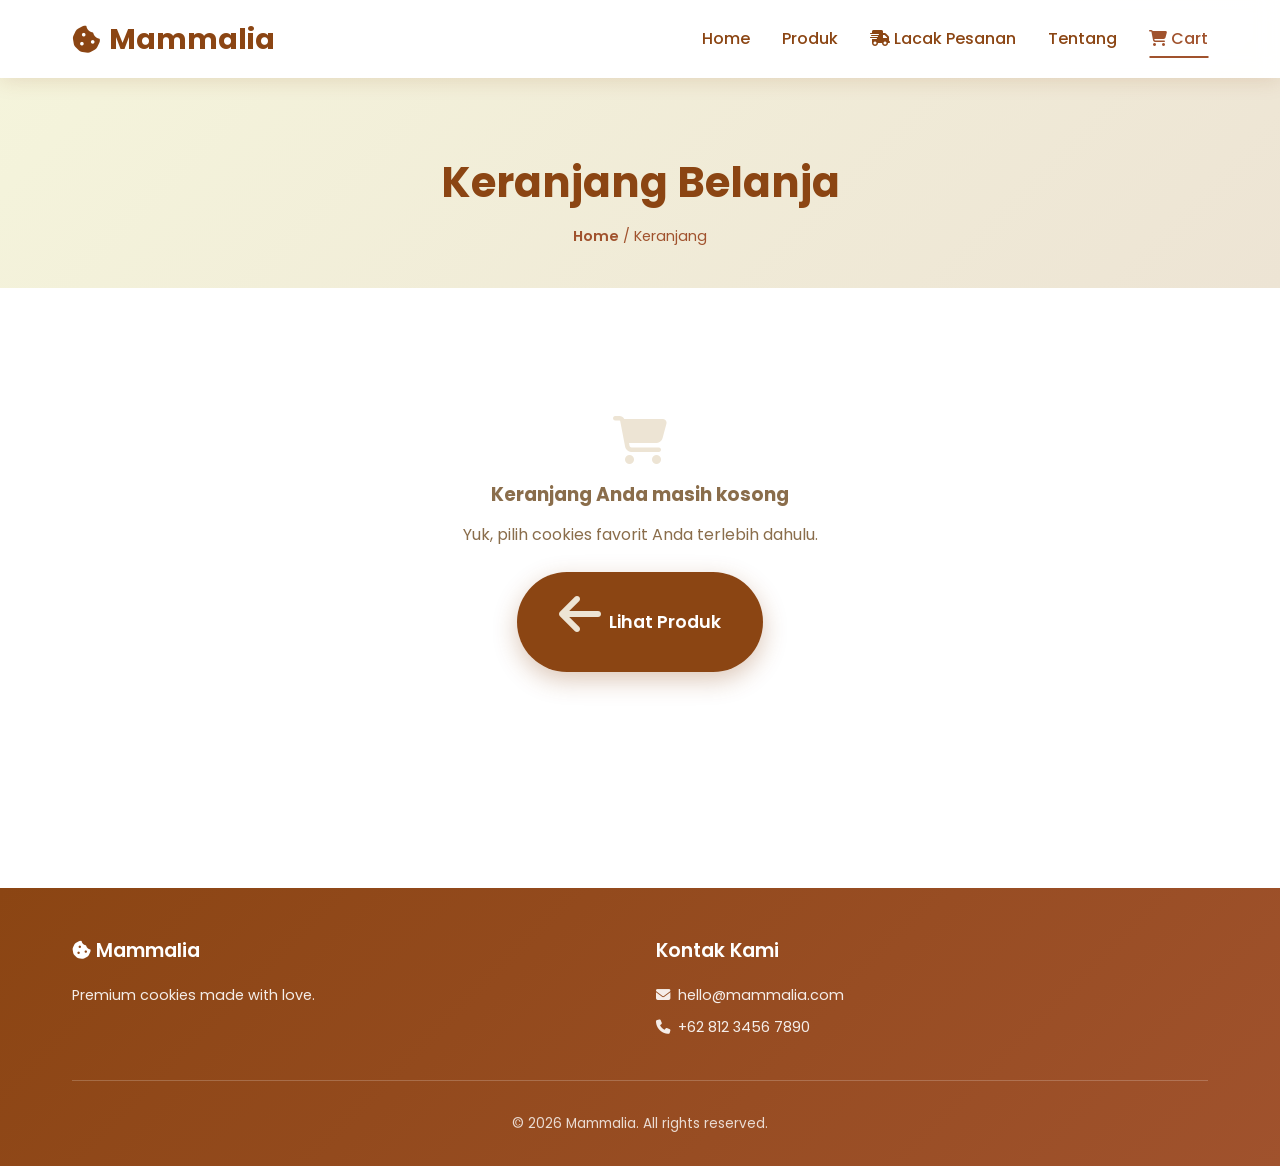
==== commit 40ef4749: "Update title and structure for cart page" ====
--- a/index.html
+++ b/index.html
@@ -3,17 +3,10 @@
   <head>
     <meta charset="UTF-8" />
     <meta name="viewport" content="width=device-width, initial-scale=1.0" />
-    <title>Mammalia - Premium Cookies Shop</title>
-    <meta
-      name="description"
-      content="Mammalia - Toko cookies premium buatan tangan. Chocolate bites, matcha bites, kastangel, nastar, dan hampers Lebaran."
-    />
+    <title>Keranjang Belanja - Mammalia</title>
 
     <!-- Google Analytics (GA4) - Dummy Measurement ID untuk keperluan demo -->
-    <script
-      async
-      src="https://www.googletagmanager.com/gtag/js?id=G-XXXXXXXXXX"
-    ></script>
+    <script async src="https://www.googletagmanager.com/gtag/js?id=G-XXXXXXXXXX"></script>
     <script>
       window.dataLayer = window.dataLayer || [];
       function gtag() {
@@ -32,9 +25,14 @@
       href="https://cdnjs.cloudflare.com/ajax/libs/font-awesome/6.4.0/css/all.min.css"
     />
     <link rel="stylesheet" href="css/style.css" />
+    <style>
+      .disabled-link {
+        pointer-events: none;
+        opacity: 0.6;
+      }
+    </style>
   </head>
   <body>
-    <!-- Header / Navbar -->
     <header>
       <div class="header-container">
         <a href="index.html" class="logo">
@@ -42,13 +40,12 @@
         </a>
         <nav>
           <ul id="nav-menu">
-            <li><a href="#home">Home</a></li>
-            <li><a href="#products">Produk</a></li>
-            <li><a href="#about">Tentang</a></li>
-            <li><a href="README.md">Business Overview</a></li>
+            <li><a href="index.html">Home</a></li>
+            <li><a href="index.html#products">Produk</a></li>
             <li><a href="tracking.html"><i class="fas fa-truck-fast"></i> Lacak Pesanan</a></li>
+            <li><a href="index.html#about">Tentang</a></li>
             <li>
-              <a href="cart.html" class="cart-link">
+              <a href="cart.html" class="cart-link active">
                 <i class="fas fa-shopping-cart"></i> Cart
               </a>
             </li>
@@ -62,210 +59,82 @@
       </div>
     </header>
 
+    <section class="page-hero">
+      <h1>Keranjang Belanja</h1>
+      <p class="breadcrumb"><a href="index.html">Home</a> / Keranjang</p>
+    </section>
+
     <main>
-      <!-- Hero Section -->
-      <section id="home" class="hero">
-        <div class="hero-container">
-          <h1>Mammalia</h1>
-          <p>
-            Home-cooked meals by Mama Lia
-          </p>
-          <a href="#products" class="cta-button">
-            <i class="fas fa-shopping-bag"></i> Belanja Sekarang
-          </a>
-          <div class="trust-badges">
-            <span class="trust-badge"
-              ><i class="fas fa-truck"></i> Kirim ke seluruh Indonesia</span
-            >
-            <span class="trust-badge"
-              ><i class="fas fa-leaf"></i> Bahan pilihan tanpa pengawet</span
-            >
-            <span class="trust-badge"
-              ><i class="fas fa-star"></i> Rating 4.8/5 dari 100+
-              pelanggan</span
-            >
-          </div>
-        </div>
-      </section>
-
-      <!-- Katalog Produk -->
-      <section id="products" class="products-section">
+      <section class="cart-section">
         <div class="container">
-          <h2 class="section-title">Katalog Produk</h2>
-          <p class="section-subtitle">
-            Freshly baked, served with love. Find your go-to cookies with just a few clicks.
-          </p>
-
-          <div class="catalog-toolbar">
-            <div class="search-box">
-              <i class="fas fa-search"></i>
-              <input
-                type="text"
-                id="search-input"
-                placeholder="Cari nama produk... (contoh: matcha)"
-              />
-            </div>
-            <div class="filter-group">
-              <select
-                id="category-filter"
-                aria-label="Filter kategori"
-              ></select>
-              <select id="sort-filter" aria-label="Urutkan produk">
-                <option value="default">Urutan Default</option>
-                <option value="price-asc">Harga Terendah</option>
-                <option value="price-desc">Harga Tertinggi</option>
-                <option value="name-asc">Nama A-Z</option>
-              </select>
-            </div>
+          <div id="empty-cart" class="empty-cart" style="display: none;">
+            <i class="fas fa-cart-shopping"></i>
+            <h3>Keranjang Anda masih kosong</h3>
+            <p style="margin: 0.8rem 0 1.5rem;">Yuk, pilih cookies favorit Anda terlebih dahulu.</p>
+            <a href="index.html#products" class="cta-button">
+              <i class="fas fa-arrow-left"></i> Lihat Produk
+            </a>
           </div>
 
-          <p class="results-count" id="results-count"></p>
+          <div class="cart-layout" id="cart-layout">
+            <div class="cart-items" id="cart-items"></div>
 
-          <div class="products-grid" id="products-grid"></div>
-        </div>
-      </section>
+            <aside class="cart-summary">
+              <h3>Ringkasan Belanja</h3>
+              <div class="summary-row">
+                <span>Subtotal</span>
+                <span id="summary-subtotal">Rp 0</span>
+              </div>
+              <div class="summary-row">
+                <span>Ongkos Kirim</span>
+                <span id="summary-shipping">Rp 0</span>
+              </div>
+              <div class="summary-row" id="summary-discount-row" style="display: none;">
+                <span>Diskon</span>
+                <span id="summary-discount">-Rp 0</span>
+              </div>
 
-      <!-- Tentang Kami -->
-      <section
-        id="about"
-        class="products-section"
-        style="background: var(--cream)"
-      >
-        <div class="container">
-          <h2 class="section-title">Tentang Mammalia</h2>
-          <p class="section-subtitle" style="max-width: 800px">
-            Born from our love for homemade baking, Mammalia has been crafting premium cookies since 2026. 
-            Made with trusted recipes, the finest ingredients, and baked fresh every day carefully packed
-            and delivered across Indonesia.
-            Corious about our journey? Explore our bussiness plan below..
-            <a
-              href="README.md"
-              style="color: var(--secondary-brown); font-weight: 600"
-              >halaman Business Overview</a
-            >.
-          </p>
+              <div class="promo-box">
+                <input type="text" id="promo-input" placeholder="Kode promo (MAMMALIA10)" />
+                <button id="promo-apply-btn" type="button">Terapkan</button>
+              </div>
+              <p class="promo-msg" id="promo-msg"></p>
+
+              <div class="summary-row total">
+                <span>Total</span>
+                <span id="summary-total">Rp 0</span>
+              </div>
+
+              <a href="checkout.html" id="checkout-btn" class="btn-primary" style="margin-top: 1rem;">
+                <i class="fas fa-lock"></i> Lanjut ke Checkout
+              </a>
+            </aside>
+          </div>
         </div>
       </section>
     </main>
 
-    <!-- Modal Detail Produk -->
-    <div class="modal-overlay" id="product-modal">
-      <div id="modal-overlay-bg" style="position: absolute; inset: 0"></div>
-      <div class="modal-box">
-        <button
-          class="modal-close"
-          onclick="closeProductModal()"
-          aria-label="Tutup"
-        >
-          <i class="fas fa-times"></i>
-        </button>
-        <img id="modal-image" class="modal-image" src="" alt="" />
-        <div class="modal-content">
-          <div class="modal-category-tag" id="modal-category"></div>
-          <h2 id="modal-name"></h2>
-          <div class="modal-rating" id="modal-rating"></div>
-          <div class="modal-price" id="modal-price"></div>
-          <p class="modal-desc" id="modal-desc"></p>
-          <div class="modal-stock">
-            <i class="fas fa-check-circle"></i> Stok tersedia
-          </div>
-          <div class="qty-selector">
-            <button
-              class="qty-btn"
-              onclick="changeModalQty(-1)"
-              aria-label="Kurangi"
-            >
-              -
-            </button>
-            <span class="qty-value" id="modal-qty">1</span>
-            <button
-              class="qty-btn"
-              onclick="changeModalQty(1)"
-              aria-label="Tambah"
-            >
-              +
-            </button>
-          </div>
-          <button class="add-to-cart" onclick="addModalToCart()">
-            <i class="fas fa-cart-plus"></i> Tambah ke Keranjang
-          </button>
-        </div>
-      </div>
-    </div>
-
-    <!-- Footer -->
     <footer>
       <div class="container">
         <div class="footer-content">
           <div class="footer-section">
             <h3><i class="fas fa-cookie-bite"></i> Mammalia</h3>
-            <p>
-              Premium cookies made with love. Setiap gigitan bercerita tentang
-              tradisi dan kualitas.
-            </p>
-            <div class="footer-social">
-              <a href="https://www.instagram.com/mamamliaa/" target="_blank" rel="noopener" aria-label="Instagram"
-                ><i class="fab fa-instagram"></i
-              ></a>
-              <a href="#" aria-label="TikTok"><i class="fab fa-tiktok"></i></a>
-              <a href="#" aria-label="WhatsApp"
-                ><i class="fab fa-whatsapp"></i
-              ></a>
-            </div>
-          </div>
-          <div class="footer-section">
-            <h3>Tautan Cepat</h3>
-            <p>
-              <a href="#home"><i class="fas fa-home"></i> Home</a>
-            </p>
-            <p>
-              <a href="#products"><i class="fas fa-box"></i> Produk</a>
-            </p>
-            <p>
-              <a href="cart.html"
-                ><i class="fas fa-shopping-cart"></i> Keranjang</a
-              >
-            </p>
-            <p>
-              <a href="README.md"
-                ><i class="fas fa-briefcase"></i> Business Overview</a
-              >
-            </p>
-          </div>
-          <div class="footer-section">
-            <h3>Kebijakan</h3>
-            <p>
-              <a href="#"><i class="fas fa-truck"></i> Info Pengiriman</a>
-            </p>
-            <p>
-              <a href="#"
-                ><i class="fas fa-rotate-left"></i> Retur & Penukaran</a
-              >
-            </p>
-            <p>
-              <a href="#"
-                ><i class="fas fa-shield-halved"></i> Kebijakan Privasi</a
-              >
-            </p>
+            <p>Premium cookies made with love.</p>
           </div>
           <div class="footer-section">
             <h3>Kontak Kami</h3>
             <p><i class="fas fa-envelope"></i> hello@mammalia.com</p>
             <p><i class="fas fa-phone"></i> +62 812 3456 7890</p>
-            <p><i class="fas fa-map-marker-alt"></i> Bandung, Indonesia</p>
           </div>
         </div>
         <div class="footer-bottom">
-          <p>
-            &copy; 2026 Mammalia. All rights reserved. Made with
-            <i class="fas fa-heart"></i> for cookie lovers.
-          </p>
+          <p>&copy; 2026 Mammalia. All rights reserved.</p>
         </div>
       </div>
     </footer>
 
     <script src="js/products.js"></script>
     <script src="js/main.js"></script>
-    <script src="js/catalog.js"></script>
+    <script src="js/cart-page.js"></script>
   </body>
 </html>
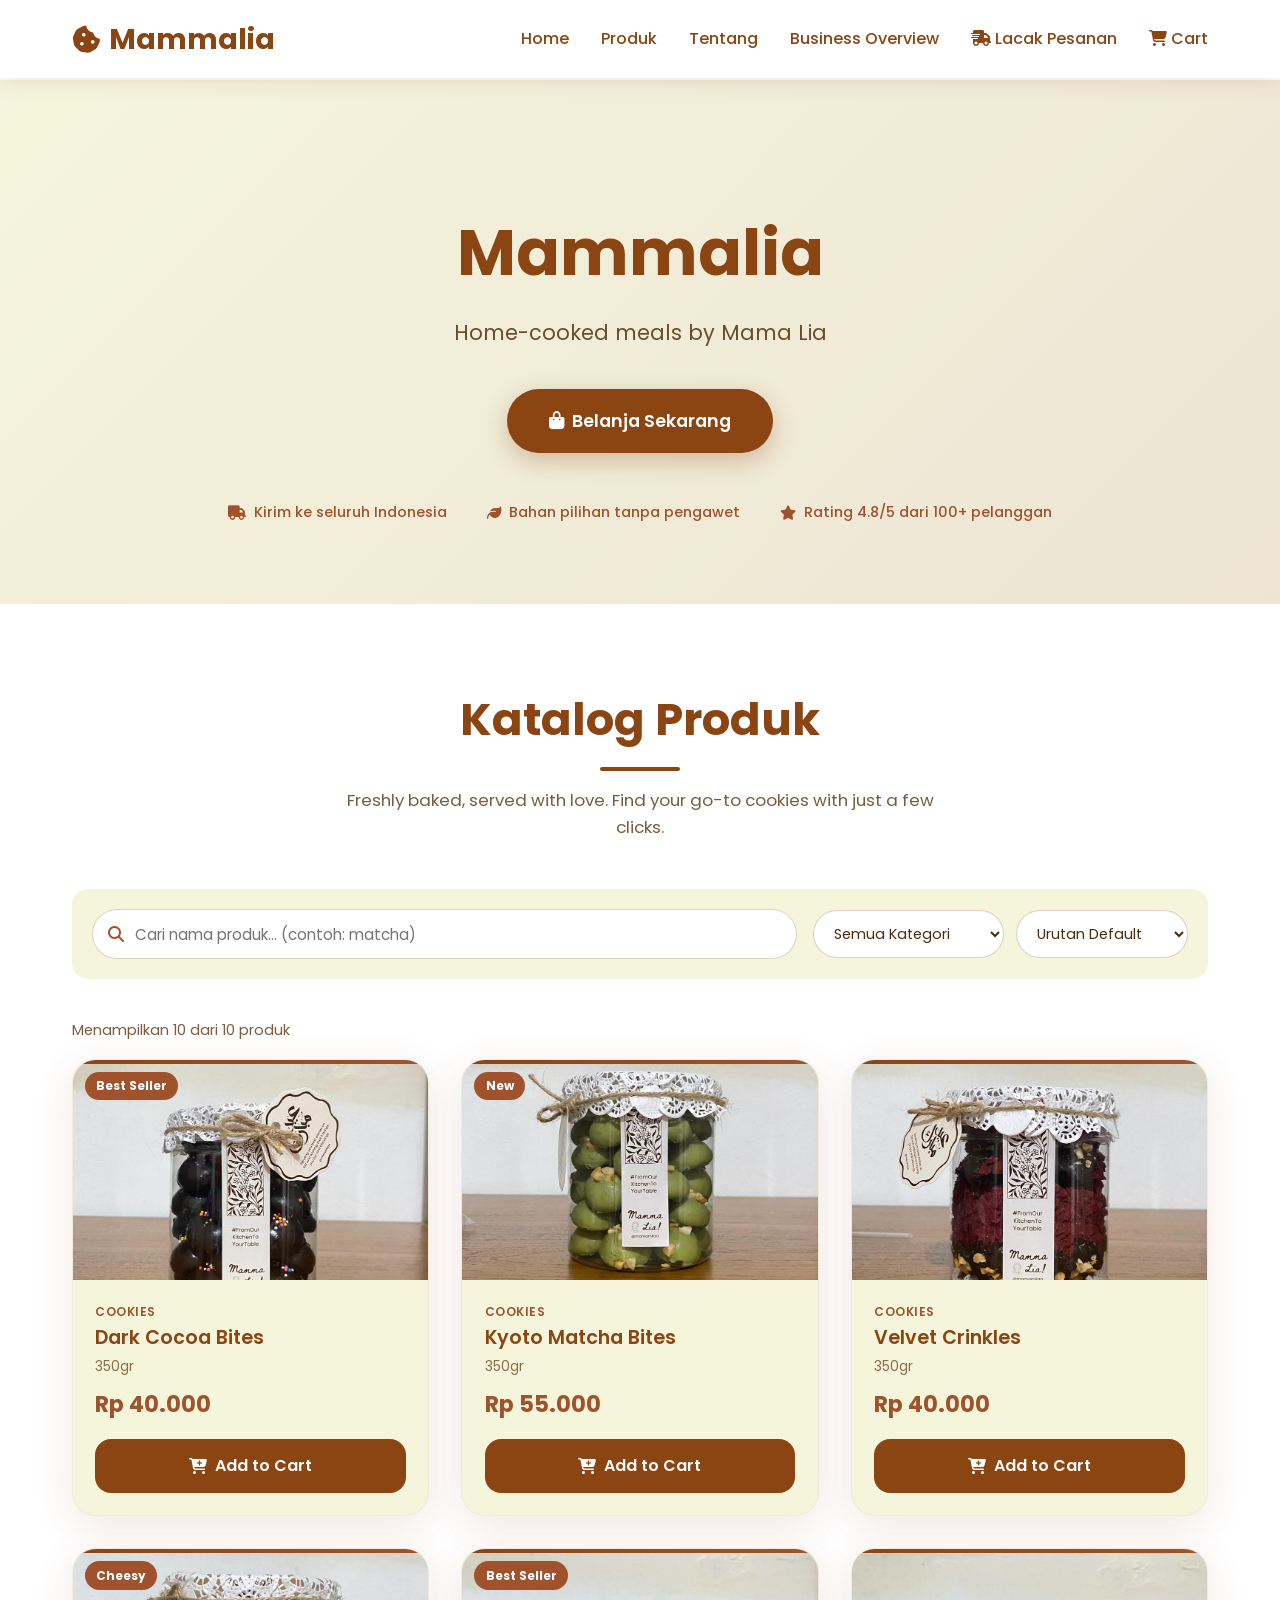
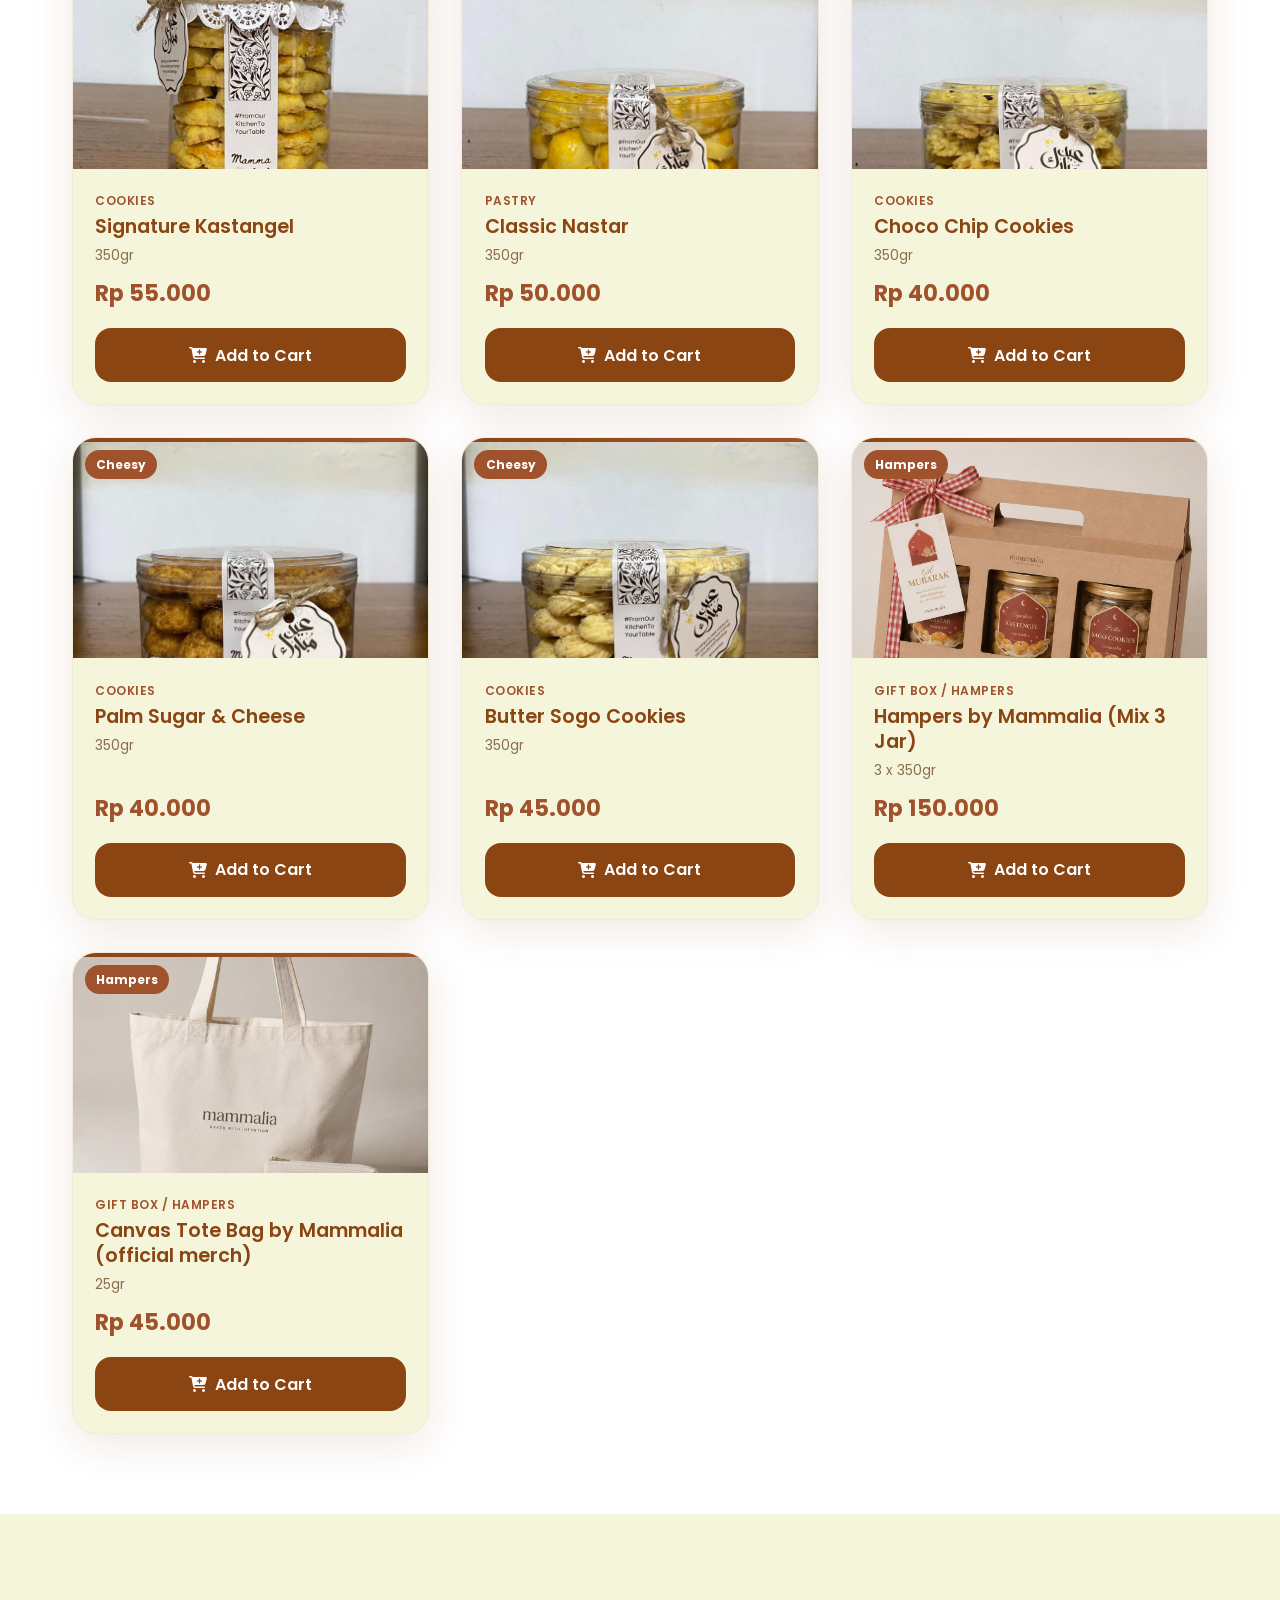
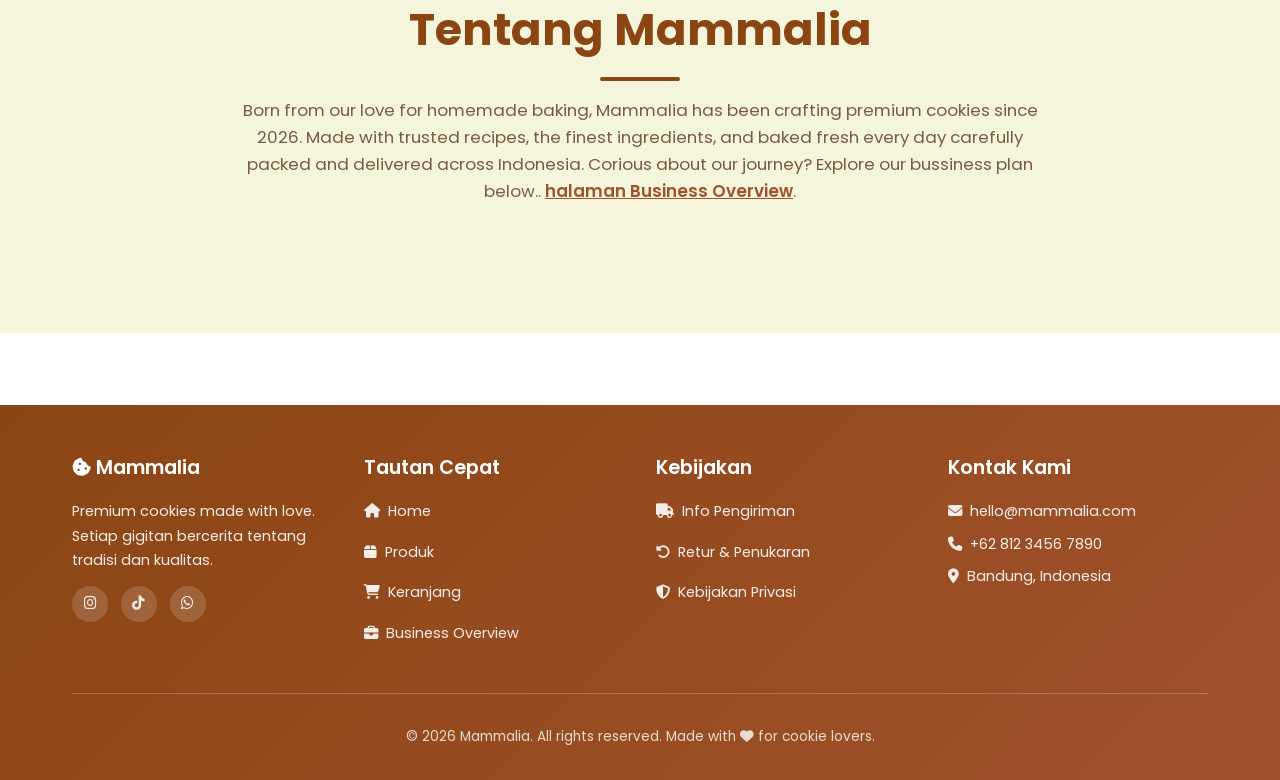
==== commit e655f4dc: "Update index.html" ====
--- a/index.html
+++ b/index.html
@@ -3,10 +3,17 @@
   <head>
     <meta charset="UTF-8" />
     <meta name="viewport" content="width=device-width, initial-scale=1.0" />
-    <title>Keranjang Belanja - Mammalia</title>
+    <title>Mammalia - Premium Cookies Shop</title>
+    <meta
+      name="description"
+      content="Mammalia - Toko cookies premium buatan tangan. Chocolate bites, matcha bites, kastangel, nastar, dan hampers Lebaran."
+    />
 
     <!-- Google Analytics (GA4) - Dummy Measurement ID untuk keperluan demo -->
-    <script async src="https://www.googletagmanager.com/gtag/js?id=G-XXXXXXXXXX"></script>
+    <script
+      async
+      src="https://www.googletagmanager.com/gtag/js?id=G-XXXXXXXXXX"
+    ></script>
     <script>
       window.dataLayer = window.dataLayer || [];
       function gtag() {
@@ -25,14 +32,9 @@
       href="https://cdnjs.cloudflare.com/ajax/libs/font-awesome/6.4.0/css/all.min.css"
     />
     <link rel="stylesheet" href="css/style.css" />
-    <style>
-      .disabled-link {
-        pointer-events: none;
-        opacity: 0.6;
-      }
-    </style>
   </head>
   <body>
+    <!-- Header / Navbar -->
     <header>
       <div class="header-container">
         <a href="index.html" class="logo">
@@ -40,12 +42,13 @@
         </a>
         <nav>
           <ul id="nav-menu">
-            <li><a href="index.html">Home</a></li>
-            <li><a href="index.html#products">Produk</a></li>
+            <li><a href="#home">Home</a></li>
+            <li><a href="#products">Produk</a></li>
+            <li><a href="#about">Tentang</a></li>
+            <li><a href="README.md">Business Overview</a></li>
             <li><a href="tracking.html"><i class="fas fa-truck-fast"></i> Lacak Pesanan</a></li>
-            <li><a href="index.html#about">Tentang</a></li>
             <li>
-              <a href="cart.html" class="cart-link active">
+              <a href="cart.html" class="cart-link">
                 <i class="fas fa-shopping-cart"></i> Cart
               </a>
             </li>
@@ -59,82 +62,210 @@
       </div>
     </header>
 
-    <section class="page-hero">
-      <h1>Keranjang Belanja</h1>
-      <p class="breadcrumb"><a href="index.html">Home</a> / Keranjang</p>
-    </section>
-
     <main>
-      <section class="cart-section">
+      <!-- Hero Section -->
+      <section id="home" class="hero">
+        <div class="hero-container">
+          <h1>Mammalia</h1>
+          <p>
+            Home-cooked meals by Mama Lia
+          </p>
+          <a href="#products" class="cta-button">
+            <i class="fas fa-shopping-bag"></i> Belanja Sekarang
+          </a>
+          <div class="trust-badges">
+            <span class="trust-badge"
+              ><i class="fas fa-truck"></i> Kirim ke seluruh Indonesia</span
+            >
+            <span class="trust-badge"
+              ><i class="fas fa-leaf"></i> Bahan pilihan tanpa pengawet</span
+            >
+            <span class="trust-badge"
+              ><i class="fas fa-star"></i> Rating 4.8/5 dari 100+
+              pelanggan</span
+            >
+          </div>
+        </div>
+      </section>
+
+      <!-- Katalog Produk -->
+      <section id="products" class="products-section">
         <div class="container">
-          <div id="empty-cart" class="empty-cart" style="display: none;">
-            <i class="fas fa-cart-shopping"></i>
-            <h3>Keranjang Anda masih kosong</h3>
-            <p style="margin: 0.8rem 0 1.5rem;">Yuk, pilih cookies favorit Anda terlebih dahulu.</p>
-            <a href="index.html#products" class="cta-button">
-              <i class="fas fa-arrow-left"></i> Lihat Produk
-            </a>
-          </div>
-
-          <div class="cart-layout" id="cart-layout">
-            <div class="cart-items" id="cart-items"></div>
-
-            <aside class="cart-summary">
-              <h3>Ringkasan Belanja</h3>
-              <div class="summary-row">
-                <span>Subtotal</span>
-                <span id="summary-subtotal">Rp 0</span>
-              </div>
-              <div class="summary-row">
-                <span>Ongkos Kirim</span>
-                <span id="summary-shipping">Rp 0</span>
-              </div>
-              <div class="summary-row" id="summary-discount-row" style="display: none;">
-                <span>Diskon</span>
-                <span id="summary-discount">-Rp 0</span>
-              </div>
-
-              <div class="promo-box">
-                <input type="text" id="promo-input" placeholder="Kode promo (MAMMALIA10)" />
-                <button id="promo-apply-btn" type="button">Terapkan</button>
-              </div>
-              <p class="promo-msg" id="promo-msg"></p>
-
-              <div class="summary-row total">
-                <span>Total</span>
-                <span id="summary-total">Rp 0</span>
-              </div>
-
-              <a href="checkout.html" id="checkout-btn" class="btn-primary" style="margin-top: 1rem;">
-                <i class="fas fa-lock"></i> Lanjut ke Checkout
-              </a>
-            </aside>
-          </div>
+          <h2 class="section-title">Katalog Produk</h2>
+          <p class="section-subtitle">
+            Freshly baked, served with love. Find your go-to cookies with just a few clicks.
+          </p>
+
+          <div class="catalog-toolbar">
+            <div class="search-box">
+              <i class="fas fa-search"></i>
+              <input
+                type="text"
+                id="search-input"
+                placeholder="Cari nama produk... (contoh: matcha)"
+              />
+            </div>
+            <div class="filter-group">
+              <select
+                id="category-filter"
+                aria-label="Filter kategori"
+              ></select>
+              <select id="sort-filter" aria-label="Urutkan produk">
+                <option value="default">Urutan Default</option>
+                <option value="price-asc">Harga Terendah</option>
+                <option value="price-desc">Harga Tertinggi</option>
+                <option value="name-asc">Nama A-Z</option>
+              </select>
+            </div>
+          </div>
+
+          <p class="results-count" id="results-count"></p>
+
+          <div class="products-grid" id="products-grid"></div>
+        </div>
+      </section>
+
+      <!-- Tentang Kami -->
+      <section
+        id="about"
+        class="products-section"
+        style="background: var(--cream)"
+      >
+        <div class="container">
+          <h2 class="section-title">Tentang Mammalia</h2>
+          <p class="section-subtitle" style="max-width: 800px">
+            Born from our love for homemade baking, Mammalia has been crafting premium cookies since 2026. 
+            Made with trusted recipes, the finest ingredients, and baked fresh every day carefully packed
+            and delivered across Indonesia.
+            Corious about our journey? Explore our bussiness plan below..
+            <a
+              href="README.md"
+              style="color: var(--secondary-brown); font-weight: 600"
+              >halaman Business Overview</a
+            >.
+          </p>
         </div>
       </section>
     </main>
 
+    <!-- Modal Detail Produk -->
+    <div class="modal-overlay" id="product-modal">
+      <div id="modal-overlay-bg" style="position: absolute; inset: 0"></div>
+      <div class="modal-box">
+        <button
+          class="modal-close"
+          onclick="closeProductModal()"
+          aria-label="Tutup"
+        >
+          <i class="fas fa-times"></i>
+        </button>
+        <img id="modal-image" class="modal-image" src="" alt="" />
+        <div class="modal-content">
+          <div class="modal-category-tag" id="modal-category"></div>
+          <h2 id="modal-name"></h2>
+          <div class="modal-rating" id="modal-rating"></div>
+          <div class="modal-price" id="modal-price"></div>
+          <p class="modal-desc" id="modal-desc"></p>
+          <div class="modal-stock">
+            <i class="fas fa-check-circle"></i> Stok tersedia
+          </div>
+          <div class="qty-selector">
+            <button
+              class="qty-btn"
+              onclick="changeModalQty(-1)"
+              aria-label="Kurangi"
+            >
+              -
+            </button>
+            <span class="qty-value" id="modal-qty">1</span>
+            <button
+              class="qty-btn"
+              onclick="changeModalQty(1)"
+              aria-label="Tambah"
+            >
+              +
+            </button>
+          </div>
+          <button class="add-to-cart" onclick="addModalToCart()">
+            <i class="fas fa-cart-plus"></i> Tambah ke Keranjang
+          </button>
+        </div>
+      </div>
+    </div>
+
+    <!-- Footer -->
     <footer>
       <div class="container">
         <div class="footer-content">
           <div class="footer-section">
             <h3><i class="fas fa-cookie-bite"></i> Mammalia</h3>
-            <p>Premium cookies made with love.</p>
+            <p>
+              Premium cookies made with love. Setiap gigitan bercerita tentang
+              tradisi dan kualitas.
+            </p>
+            <div class="footer-social">
+              <a href="https://www.instagram.com/mamamliaa/" target="_blank" rel="noopener" aria-label="Instagram"
+                ><i class="fab fa-instagram"></i
+              ></a>
+              <a href="#" aria-label="TikTok"><i class="fab fa-tiktok"></i></a>
+              <a href="#" aria-label="WhatsApp"
+                ><i class="fab fa-whatsapp"></i
+              ></a>
+            </div>
+          </div>
+          <div class="footer-section">
+            <h3>Tautan Cepat</h3>
+            <p>
+              <a href="#home"><i class="fas fa-home"></i> Home</a>
+            </p>
+            <p>
+              <a href="#products"><i class="fas fa-box"></i> Produk</a>
+            </p>
+            <p>
+              <a href="cart.html"
+                ><i class="fas fa-shopping-cart"></i> Keranjang</a
+              >
+            </p>
+            <p>
+              <a href="README.md"
+                ><i class="fas fa-briefcase"></i> Business Overview</a
+              >
+            </p>
+          </div>
+          <div class="footer-section">
+            <h3>Kebijakan</h3>
+            <p>
+              <a href="#"><i class="fas fa-truck"></i> Info Pengiriman</a>
+            </p>
+            <p>
+              <a href="#"
+                ><i class="fas fa-rotate-left"></i> Retur & Penukaran</a
+              >
+            </p>
+            <p>
+              <a href="#"
+                ><i class="fas fa-shield-halved"></i> Kebijakan Privasi</a
+              >
+            </p>
           </div>
           <div class="footer-section">
             <h3>Kontak Kami</h3>
             <p><i class="fas fa-envelope"></i> hello@mammalia.com</p>
             <p><i class="fas fa-phone"></i> +62 812 3456 7890</p>
+            <p><i class="fas fa-map-marker-alt"></i> Bandung, Indonesia</p>
           </div>
         </div>
         <div class="footer-bottom">
-          <p>&copy; 2026 Mammalia. All rights reserved.</p>
+          <p>
+            &copy; 2026 Mammalia. All rights reserved. Made with
+            <i class="fas fa-heart"></i> for cookie lovers.
+          </p>
         </div>
       </div>
     </footer>
 
     <script src="js/products.js"></script>
     <script src="js/main.js"></script>
-    <script src="js/cart-page.js"></script>
+    <script src="js/catalog.js"></script>
   </body>
 </html>
